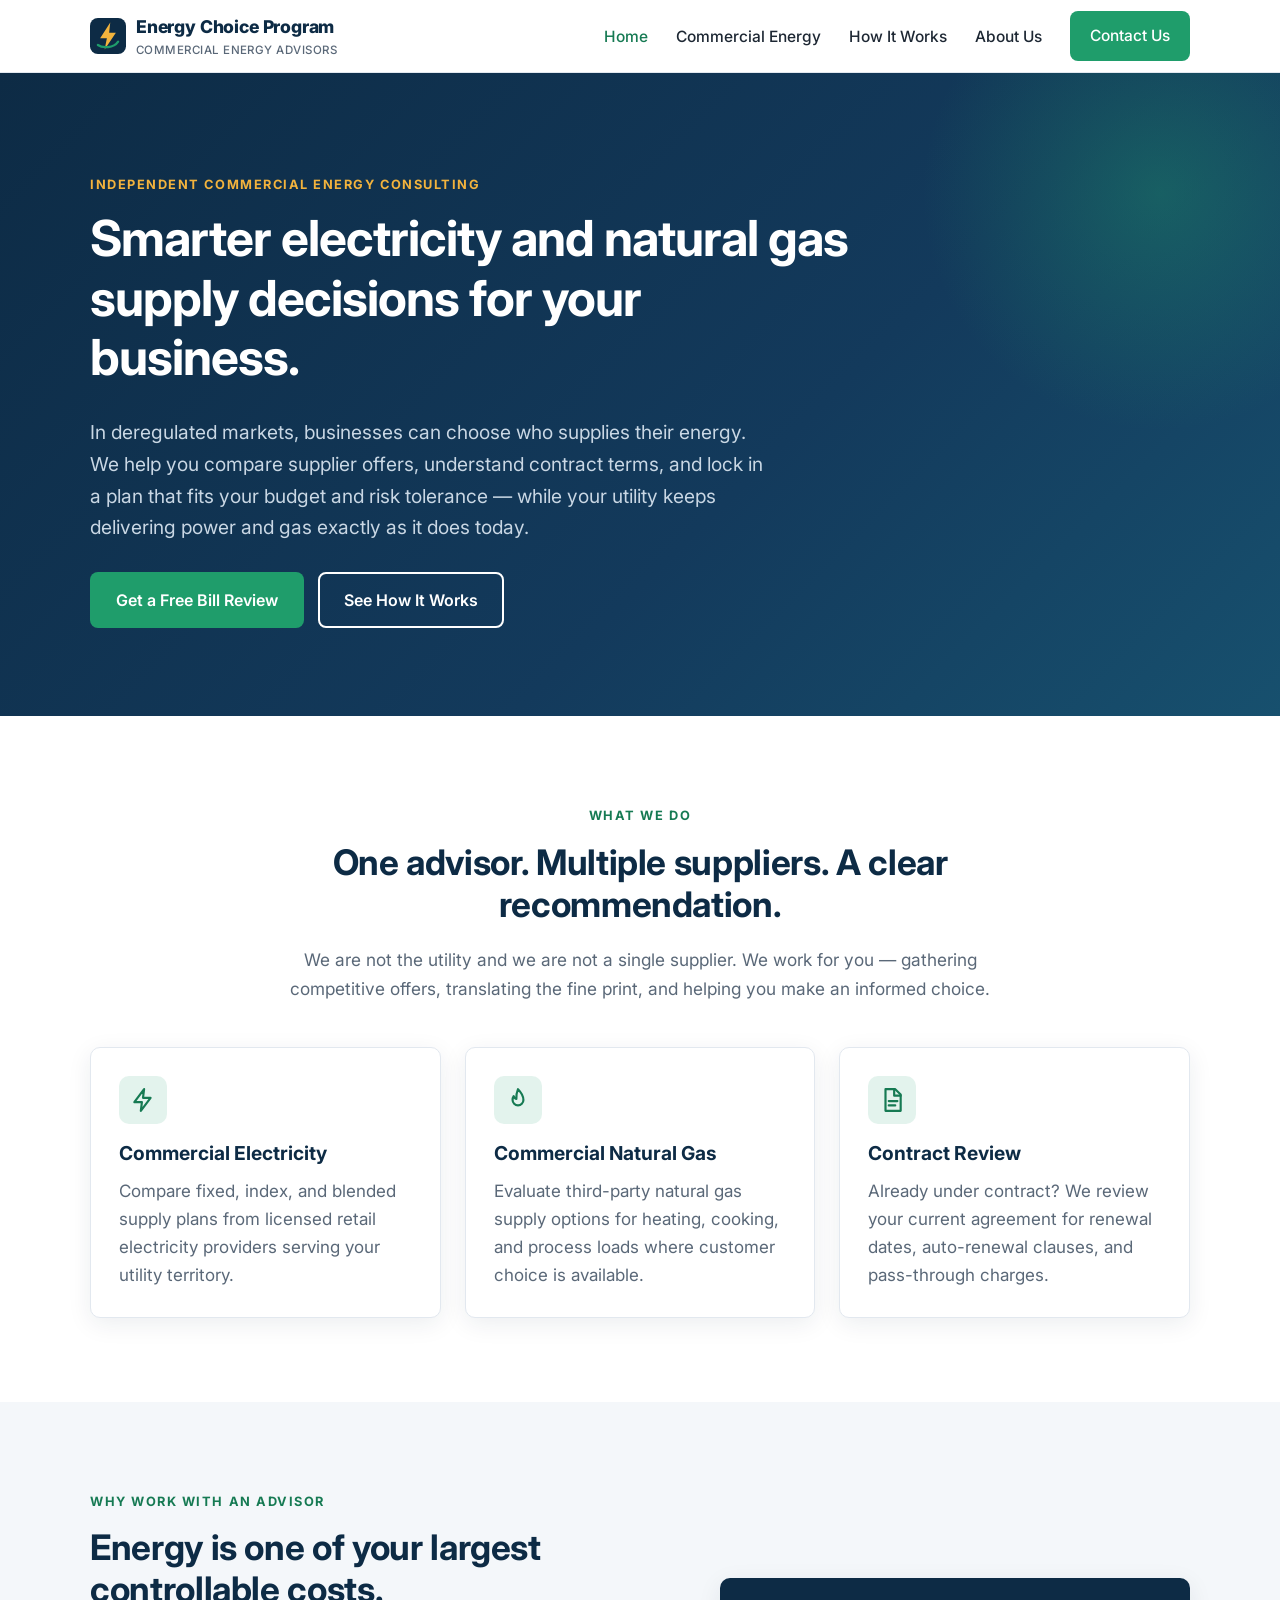
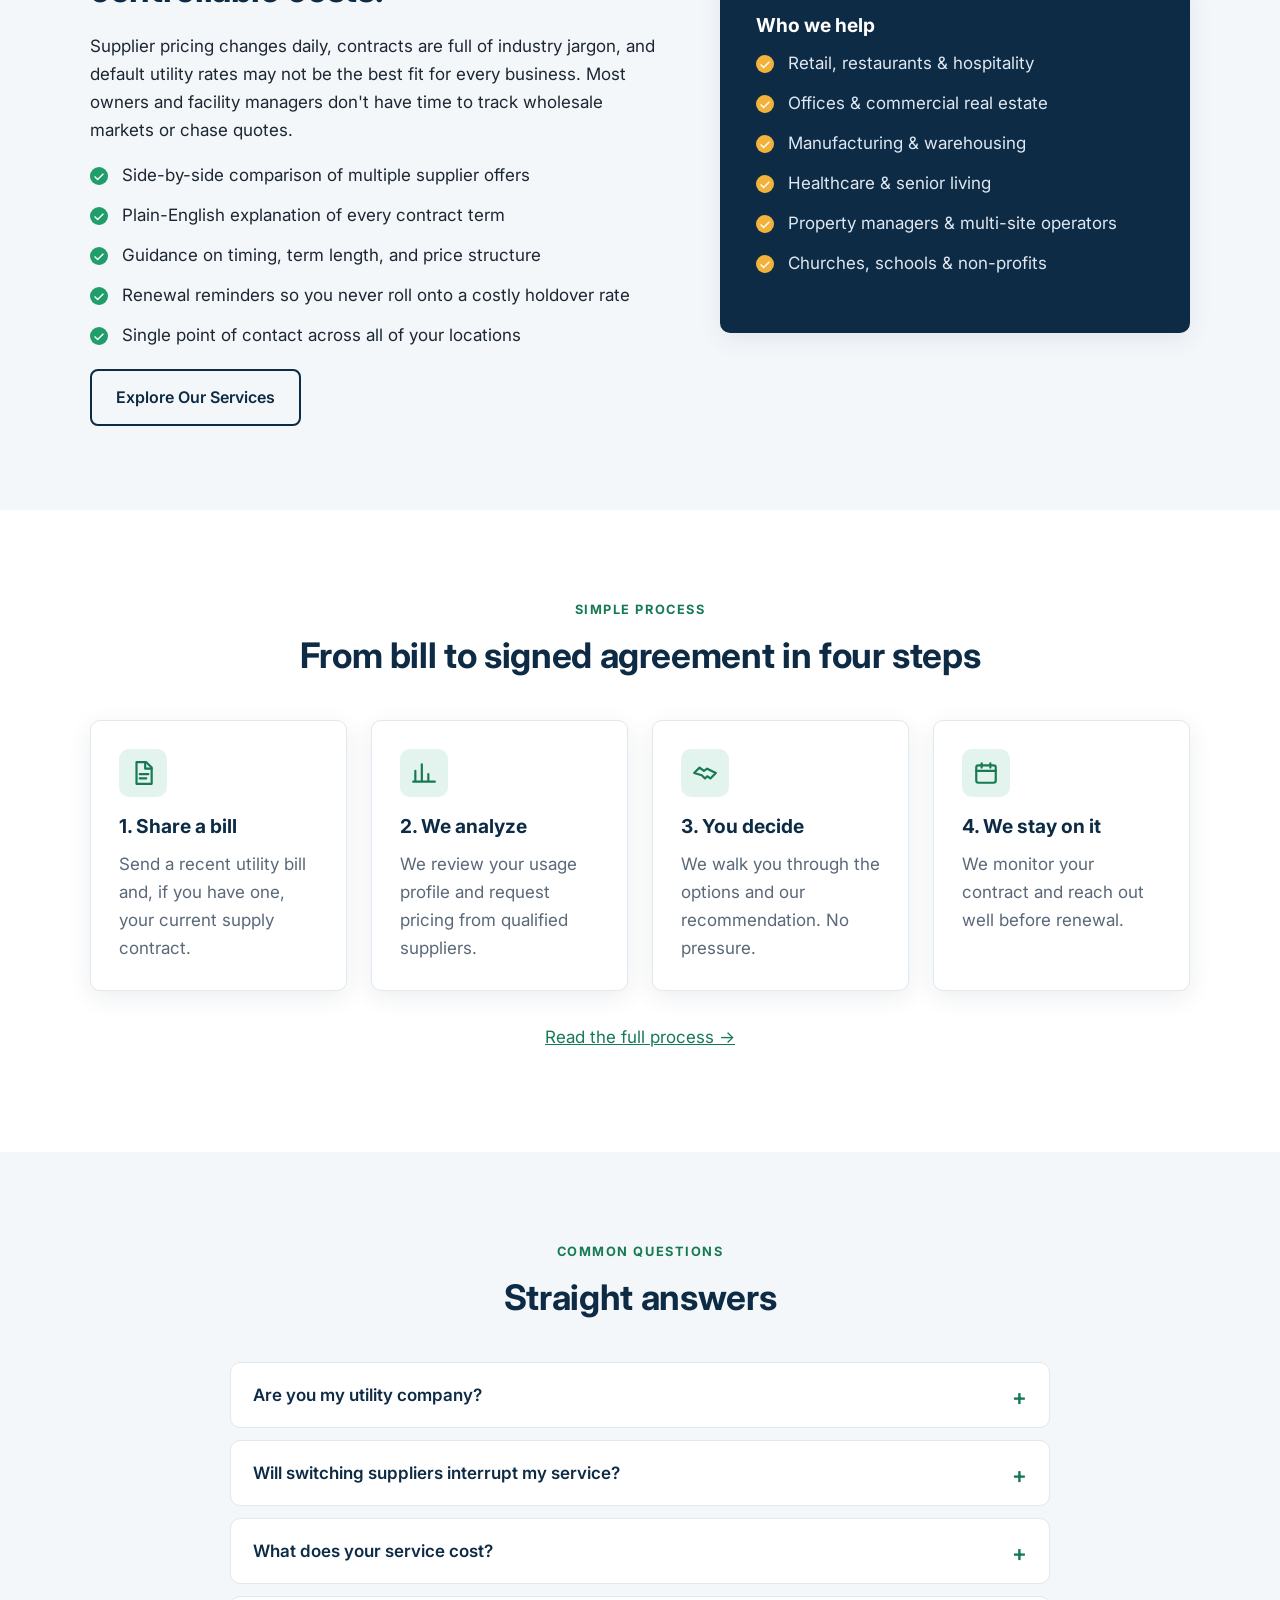
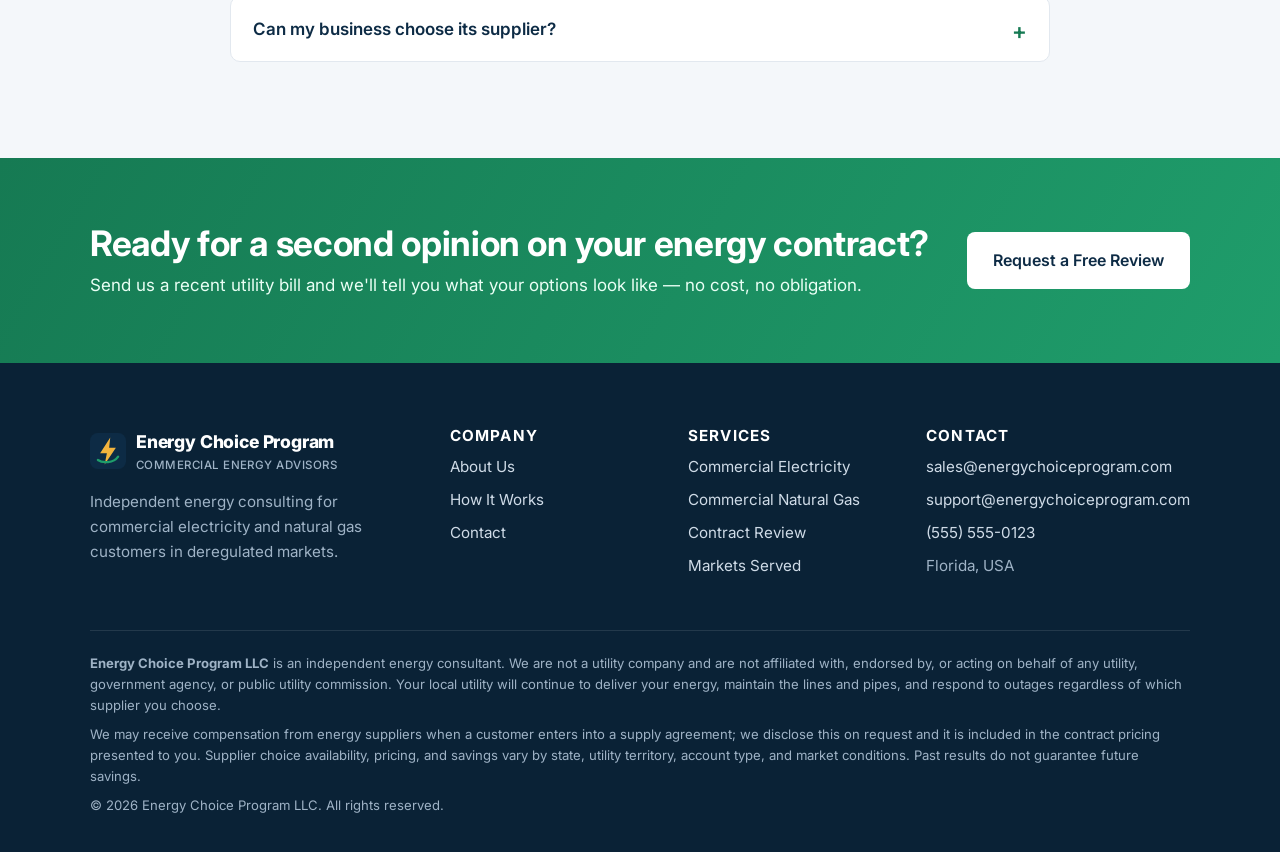
==== index.html @ c0e58468 "Add Energy Choice Program company website Five-page static site (Home, Commercial Energy, How It Wor" ====
<!doctype html>
<html lang="en">
<head>
<meta charset="utf-8">
<meta name="viewport" content="width=device-width, initial-scale=1">
<title>Energy Choice Program | Commercial Electricity & Natural Gas Consulting</title>
<meta name="description" content="Energy Choice Program LLC is an independent energy consultant helping businesses compare commercial electricity and natural gas supply options in deregulated markets.">
<link rel="canonical" href="https://www.energychoiceprogram.com/">
<meta property="og:type" content="website">
<meta property="og:site_name" content="Energy Choice Program">
<meta property="og:title" content="Energy Choice Program | Commercial Electricity & Natural Gas Consulting">
<meta property="og:description" content="Energy Choice Program LLC is an independent energy consultant helping businesses compare commercial electricity and natural gas supply options in deregulated markets.">
<meta property="og:url" content="https://www.energychoiceprogram.com/">
<meta name="theme-color" content="#0d2b45">
<link rel="icon" href="favicon.svg" type="image/svg+xml">
<link rel="preconnect" href="https://fonts.googleapis.com">
<link rel="preconnect" href="https://fonts.gstatic.com" crossorigin>
<link href="https://fonts.googleapis.com/css2?family=Inter:wght@400;500;600;700;800&display=swap" rel="stylesheet">
<link rel="stylesheet" href="assets/css/styles.css">
<script type="application/ld+json">{
  "@context": "https://schema.org",
  "@type": "ProfessionalService",
  "name": "Energy Choice Program LLC",
  "alternateName": "Energy Choice Program",
  "url": "https://www.energychoiceprogram.com/",
  "logo": "https://www.energychoiceprogram.com/assets/img/logo.svg",
  "email": "sales@energychoiceprogram.com",
  "telephone": "+15555550123",
  "description": "Independent energy consultant helping commercial customers evaluate electricity and natural gas supply options in deregulated markets.",
  "address": {
    "@type": "PostalAddress",
    "addressRegion": "FL",
    "addressCountry": "US"
  },
  "areaServed": "US",
  "founder": {
    "@type": "Person",
    "name": "Jeremy Driver"
  },
  "sameAs": []
}</script>
</head>
<body>
<a class="skip-link" href="#main">Skip to content</a>
<header class="site-header">
  <nav class="container nav" aria-label="Main">
    <a class="brand" href="index.html"><svg viewBox="0 0 64 64" aria-hidden="true"><rect width="64" height="64" rx="14" fill="#0d2b45"/><path d="M36 8 18 36h12l-4 20 20-30H34z" fill="#f2b33d"/><path d="M14 48c8 6 28 6 36-6" fill="none" stroke="#1f9d6b" stroke-width="4" stroke-linecap="round"/></svg><span>Energy Choice Program<small>Commercial Energy Advisors</small></span></a>
    <button class="nav-toggle" aria-expanded="false" aria-controls="nav-links" aria-label="Toggle menu"><span></span><span></span><span></span></button>
    <ul class="nav-links" id="nav-links"><li><a href="index.html" aria-current="page">Home</a></li><li><a href="commercial-energy.html">Commercial Energy</a></li><li><a href="how-it-works.html">How It Works</a></li><li><a href="about.html">About Us</a></li><li><a class="btn btn-primary" href="contact.html">Contact Us</a></li></ul>
  </nav>
</header>
<main id="main">

<section class="hero">
  <div class="container">
    <span class="eyebrow">Independent Commercial Energy Consulting</span>
    <h1>Smarter electricity and natural gas supply decisions for your business.</h1>
    <p class="lead">In deregulated markets, businesses can choose who supplies their energy. We help you compare supplier offers, understand contract terms, and lock in a plan that fits your budget and risk tolerance — while your utility keeps delivering power and gas exactly as it does today.</p>
    <div class="actions">
      <a class="btn btn-primary" href="contact.html">Get a Free Bill Review</a>
      <a class="btn btn-outline" href="how-it-works.html">See How It Works</a>
    </div>
  </div>
</section>

<section class="section">
  <div class="container">
    <div class="section-head center">
      <span class="eyebrow eyebrow-dark">What we do</span>
      <h2>One advisor. Multiple suppliers. A clear recommendation.</h2>
      <p>We are not the utility and we are not a single supplier. We work for you — gathering competitive offers, translating the fine print, and helping you make an informed choice.</p>
    </div>
    <div class="grid grid-3">
      <div class="card"><div class="icon"><svg viewBox="0 0 24 24" fill="none" stroke="currentColor" stroke-width="2" stroke-linecap="round" stroke-linejoin="round"><path d="M13 2 4 14h7l-1 8 9-12h-7z"/></svg></div><h3>Commercial Electricity</h3><p>Compare fixed, index, and blended supply plans from licensed retail electricity providers serving your utility territory.</p></div>
      <div class="card"><div class="icon"><svg viewBox="0 0 24 24" fill="none" stroke="currentColor" stroke-width="2" stroke-linecap="round" stroke-linejoin="round"><path d="M12 2s5 5 5 10a5 5 0 0 1-10 0c0-2 1-3.5 1-3.5S9 11 10.5 11C10 7 12 2 12 2z"/></svg></div><h3>Commercial Natural Gas</h3><p>Evaluate third-party natural gas supply options for heating, cooking, and process loads where customer choice is available.</p></div>
      <div class="card"><div class="icon"><svg viewBox="0 0 24 24" fill="none" stroke="currentColor" stroke-width="2" stroke-linecap="round" stroke-linejoin="round"><path d="M6 2h9l5 5v15H6z"/><path d="M14 2v6h6M9 13h8M9 17h6"/></svg></div><h3>Contract Review</h3><p>Already under contract? We review your current agreement for renewal dates, auto-renewal clauses, and pass-through charges.</p></div>
    </div>
  </div>
</section>

<section class="section section-soft">
  <div class="container split">
    <div>
      <span class="eyebrow eyebrow-dark">Why work with an advisor</span>
      <h2>Energy is one of your largest controllable costs.</h2>
      <p>Supplier pricing changes daily, contracts are full of industry jargon, and default utility rates may not be the best fit for every business. Most owners and facility managers don't have time to track wholesale markets or chase quotes.</p>
      <ul class="checklist">
        <li>Side-by-side comparison of multiple supplier offers</li>
        <li>Plain-English explanation of every contract term</li>
        <li>Guidance on timing, term length, and price structure</li>
        <li>Renewal reminders so you never roll onto a costly holdover rate</li>
        <li>Single point of contact across all of your locations</li>
      </ul>
      <a class="btn btn-outline" href="commercial-energy.html">Explore Our Services</a>
    </div>
    <div class="panel">
      <h3>Who we help</h3>
      <ul class="checklist">
        <li>Retail, restaurants &amp; hospitality</li>
        <li>Offices &amp; commercial real estate</li>
        <li>Manufacturing &amp; warehousing</li>
        <li>Healthcare &amp; senior living</li>
        <li>Property managers &amp; multi-site operators</li>
        <li>Churches, schools &amp; non-profits</li>
      </ul>
    </div>
  </div>
</section>

<section class="section">
  <div class="container">
    <div class="section-head center">
      <span class="eyebrow eyebrow-dark">Simple process</span>
      <h2>From bill to signed agreement in four steps</h2>
    </div>
    <div class="grid grid-4">
      <div class="card"><div class="icon"><svg viewBox="0 0 24 24" fill="none" stroke="currentColor" stroke-width="2" stroke-linecap="round" stroke-linejoin="round"><path d="M6 2h9l5 5v15H6z"/><path d="M14 2v6h6M9 13h8M9 17h6"/></svg></div><h3>1. Share a bill</h3><p>Send a recent utility bill and, if you have one, your current supply contract.</p></div>
      <div class="card"><div class="icon"><svg viewBox="0 0 24 24" fill="none" stroke="currentColor" stroke-width="2" stroke-linecap="round" stroke-linejoin="round"><path d="M4 20V10M10 20V4M16 20v-7M22 20H2"/></svg></div><h3>2. We analyze</h3><p>We review your usage profile and request pricing from qualified suppliers.</p></div>
      <div class="card"><div class="icon"><svg viewBox="0 0 24 24" fill="none" stroke="currentColor" stroke-width="2" stroke-linecap="round" stroke-linejoin="round"><path d="M2 12 7 7l4 3 3-2 8 4-5 5-3-2-2 2-3-3z"/></svg></div><h3>3. You decide</h3><p>We walk you through the options and our recommendation. No pressure.</p></div>
      <div class="card"><div class="icon"><svg viewBox="0 0 24 24" fill="none" stroke="currentColor" stroke-width="2" stroke-linecap="round" stroke-linejoin="round"><rect x="3" y="5" width="18" height="16" rx="2"/><path d="M3 10h18M8 3v4M16 3v4"/></svg></div><h3>4. We stay on it</h3><p>We monitor your contract and reach out well before renewal.</p></div>
    </div>
    <p style="text-align:center;margin-top:32px"><a href="how-it-works.html">Read the full process &rarr;</a></p>
  </div>
</section>

<section class="section section-soft">
  <div class="container">
    <div class="section-head center">
      <span class="eyebrow eyebrow-dark">Common questions</span>
      <h2>Straight answers</h2>
    </div>
    <div class="faq" style="max-width:820px;margin:0 auto">
      <details><summary>Are you my utility company?</summary><p>No. Energy Choice Program LLC is an independent energy consultant. Your local utility continues to deliver your electricity or gas, read your meter, and handle outages and emergencies. In deregulated markets, only the <em>supply</em> portion of your bill can be shopped.</p></details>
      <details><summary>Will switching suppliers interrupt my service?</summary><p>No. Switching suppliers is an administrative change. The same wires, pipes, and meters are used, and the utility remains responsible for reliability.</p></details>
      <details><summary>What does your service cost?</summary><p>There is no upfront fee for a bill review or market comparison. When a customer chooses to sign a supply agreement, we are typically compensated by the selected supplier, and that compensation is built into the price we present. We're happy to disclose it.</p></details>
      <details><summary>Can my business choose its supplier?</summary><p>It depends on your state and utility territory. Many states — including Texas, Pennsylvania, Ohio, Illinois, New York, New Jersey, and Maryland — allow commercial customers to choose. Send us a bill and we'll confirm your eligibility.</p></details>
    </div>
  </div>
</section>

</main>
<section class="cta-band">
  <div class="container">
    <div>
      <h2>Ready for a second opinion on your energy contract?</h2>
      <p>Send us a recent utility bill and we'll tell you what your options look like — no cost, no obligation.</p>
    </div>
    <a class="btn btn-light" href="contact.html">Request a Free Review</a>
  </div>
</section>
<footer class="site-footer">
  <div class="container">
    <div class="footer-grid">
      <div>
        <a class="brand" href="index.html"><svg viewBox="0 0 64 64" aria-hidden="true"><rect width="64" height="64" rx="14" fill="#0d2b45"/><path d="M36 8 18 36h12l-4 20 20-30H34z" fill="#f2b33d"/><path d="M14 48c8 6 28 6 36-6" fill="none" stroke="#1f9d6b" stroke-width="4" stroke-linecap="round"/></svg><span>Energy Choice Program<small>Commercial Energy Advisors</small></span></a>
        <p>Independent energy consulting for commercial electricity and natural gas customers in deregulated markets.</p>
      </div>
      <div>
        <h4>Company</h4>
        <ul>
          <li><a href="about.html">About Us</a></li>
          <li><a href="how-it-works.html">How It Works</a></li>
          <li><a href="contact.html">Contact</a></li>
        </ul>
      </div>
      <div>
        <h4>Services</h4>
        <ul>
          <li><a href="commercial-energy.html#electricity">Commercial Electricity</a></li>
          <li><a href="commercial-energy.html#natural-gas">Commercial Natural Gas</a></li>
          <li><a href="commercial-energy.html#contract-review">Contract Review</a></li>
          <li><a href="commercial-energy.html#markets">Markets Served</a></li>
        </ul>
      </div>
      <div>
        <h4>Contact</h4>
        <ul>
          <li><a href="mailto:sales@energychoiceprogram.com">sales@energychoiceprogram.com</a></li>
          <li><a href="mailto:support@energychoiceprogram.com">support@energychoiceprogram.com</a></li>
          <li><a href="tel:+15555550123">(555) 555-0123</a></li>
          <li>Florida, USA</li>
        </ul>
      </div>
    </div>
    <div class="footer-legal">
      <p><strong>Energy Choice Program LLC</strong> is an independent energy consultant. We are not a utility company and are not affiliated with, endorsed by, or acting on behalf of any utility, government agency, or public utility commission. Your local utility will continue to deliver your energy, maintain the lines and pipes, and respond to outages regardless of which supplier you choose.</p>
      <p>We may receive compensation from energy suppliers when a customer enters into a supply agreement; we disclose this on request and it is included in the contract pricing presented to you. Supplier choice availability, pricing, and savings vary by state, utility territory, account type, and market conditions. Past results do not guarantee future savings.</p>
      <p>&copy; <span id="year">2026</span> Energy Choice Program LLC. All rights reserved.</p>
    </div>
  </div>
</footer>
<script src="assets/js/main.js" defer></script>
</body>
</html>
---- assets/css/styles.css ----
/* Energy Choice Program — site styles */
:root {
  --navy: #0d2b45;
  --navy-2: #133a5c;
  --green: #1f9d6b;
  --green-dark: #167a53;
  --amber: #f2b33d;
  --ink: #1d2733;
  --muted: #5a6878;
  --line: #e2e8ef;
  --bg: #ffffff;
  --bg-soft: #f4f7fa;
  --radius: 10px;
  --shadow: 0 6px 24px rgba(13, 43, 69, 0.08);
  --max: 1140px;
  --font: "Inter", system-ui, -apple-system, "Segoe UI", Roboto, Helvetica, Arial, sans-serif;
}

*, *::before, *::after { box-sizing: border-box; }
html { scroll-behavior: smooth; }
body {
  margin: 0;
  font-family: var(--font);
  font-size: 17px;
  line-height: 1.65;
  color: var(--ink);
  background: var(--bg);
  -webkit-font-smoothing: antialiased;
}
img, svg { max-width: 100%; display: block; }
a { color: var(--green-dark); }
a:hover { color: var(--navy); }
h1, h2, h3, h4 { color: var(--navy); line-height: 1.2; margin: 0 0 0.6em; }
h1 { font-size: clamp(2rem, 4.5vw, 3.1rem); letter-spacing: -0.02em; }
h2 { font-size: clamp(1.6rem, 3vw, 2.2rem); letter-spacing: -0.01em; }
h3 { font-size: 1.2rem; }
p { margin: 0 0 1em; }
.container { width: 100%; max-width: var(--max); margin: 0 auto; padding: 0 20px; }
.skip-link { position: absolute; left: -999px; top: 0; background: var(--navy); color: #fff; padding: 10px 16px; z-index: 100; }
.skip-link:focus { left: 10px; top: 10px; }

/* Header */
.site-header { position: sticky; top: 0; z-index: 50; background: rgba(255,255,255,0.97); border-bottom: 1px solid var(--line); backdrop-filter: blur(6px); }
.nav { display: flex; align-items: center; justify-content: space-between; height: 72px; }
.brand { display: flex; align-items: center; gap: 10px; text-decoration: none; color: var(--navy); font-weight: 800; font-size: 1.1rem; letter-spacing: -0.01em; }
.brand svg { width: 36px; height: 36px; }
.brand small { display: block; font-weight: 500; font-size: 0.72rem; color: var(--muted); letter-spacing: 0.04em; text-transform: uppercase; }
.nav-links { display: flex; align-items: center; gap: 28px; list-style: none; margin: 0; padding: 0; }
.nav-links a { text-decoration: none; color: var(--ink); font-weight: 500; font-size: 0.97rem; }
.nav-links a:hover, .nav-links a[aria-current="page"] { color: var(--green-dark); }
.nav-toggle { display: none; background: none; border: 1px solid var(--line); border-radius: 8px; padding: 8px 10px; cursor: pointer; }
.nav-toggle span { display: block; width: 22px; height: 2px; background: var(--navy); margin: 4px 0; }

/* Buttons */
.btn { display: inline-block; padding: 13px 24px; border-radius: 8px; font-weight: 600; text-decoration: none; border: 2px solid transparent; cursor: pointer; font-size: 1rem; font-family: inherit; transition: background .15s, color .15s, border-color .15s; }
.btn-primary { background: var(--green); color: #fff; }
.btn-primary:hover { background: var(--green-dark); color: #fff; }
.btn-outline { border-color: currentColor; color: var(--navy); background: transparent; }
.btn-outline:hover { background: var(--navy); color: #fff; border-color: var(--navy); }
.btn-light { background: #fff; color: var(--navy); }
.btn-light:hover { background: var(--amber); color: var(--navy); }
.nav-links .btn { color: #fff; padding: 10px 18px; }

/* Hero */
.hero { background: linear-gradient(135deg, var(--navy) 0%, var(--navy-2) 60%, #17506e 100%); color: #dfe8f1; padding: 96px 0 88px; position: relative; overflow: hidden; }
.hero::after { content: ""; position: absolute; right: -120px; top: -120px; width: 480px; height: 480px; border-radius: 50%; background: radial-gradient(circle, rgba(31,157,107,0.35), transparent 70%); }
.hero h1 { color: #fff; max-width: 760px; }
.hero .lead { font-size: 1.2rem; max-width: 680px; color: #c9d7e4; }
.hero .actions { display: flex; flex-wrap: wrap; gap: 14px; margin-top: 28px; }
.hero .btn-outline { color: #fff; }
.hero .btn-outline:hover { background: #fff; color: var(--navy); border-color: #fff; }
.eyebrow { display: inline-block; font-size: 0.8rem; font-weight: 700; letter-spacing: 0.12em; text-transform: uppercase; color: var(--amber); margin-bottom: 14px; }
.page-hero { padding: 72px 0 60px; }

/* Sections */
.section { padding: 84px 0; }
.section-soft { background: var(--bg-soft); }
.section-head { max-width: 720px; margin-bottom: 44px; }
.section-head.center { text-align: center; margin-left: auto; margin-right: auto; }
.section-head p { color: var(--muted); font-size: 1.08rem; }
.eyebrow-dark { color: var(--green-dark); }

.grid { display: grid; gap: 24px; }
.grid-2 { grid-template-columns: repeat(2, 1fr); }
.grid-3 { grid-template-columns: repeat(3, 1fr); }
.grid-4 { grid-template-columns: repeat(4, 1fr); }

.card { background: #fff; border: 1px solid var(--line); border-radius: var(--radius); padding: 28px; box-shadow: var(--shadow); }
.card p { color: var(--muted); margin-bottom: 0; }
.icon { width: 48px; height: 48px; border-radius: 10px; background: rgba(31,157,107,0.12); color: var(--green-dark); display: grid; place-items: center; margin-bottom: 18px; }
.icon svg { width: 26px; height: 26px; }

.split { display: grid; grid-template-columns: 1.1fr 0.9fr; gap: 56px; align-items: center; }
.checklist { list-style: none; padding: 0; margin: 0 0 1.2em; }
.checklist li { position: relative; padding-left: 32px; margin-bottom: 12px; }
.checklist li::before { content: ""; position: absolute; left: 0; top: 6px; width: 18px; height: 18px; border-radius: 50%; background: var(--green) url("data:image/svg+xml,%3Csvg xmlns='http://www.w3.org/2000/svg' viewBox='0 0 20 20' fill='white'%3E%3Cpath d='M8 13.6 4.4 10l-1.4 1.4L8 16.4l9-9-1.4-1.4z'/%3E%3C/svg%3E") center/14px no-repeat; }

.panel { background: var(--navy); color: #dfe8f1; border-radius: var(--radius); padding: 36px; box-shadow: var(--shadow); }
.panel h3 { color: #fff; }
.panel .checklist li::before { background-color: var(--amber); }

/* Steps */
.steps { counter-reset: step; display: grid; gap: 22px; }
.step { position: relative; background: #fff; border: 1px solid var(--line); border-radius: var(--radius); padding: 28px 28px 28px 92px; box-shadow: var(--shadow); }
.step::before { counter-increment: step; content: counter(step); position: absolute; left: 28px; top: 26px; width: 44px; height: 44px; border-radius: 50%; background: var(--green); color: #fff; font-weight: 800; display: grid; place-items: center; font-size: 1.15rem; }
.step p { color: var(--muted); margin: 0; }

/* Tables */
.table-wrap { overflow-x: auto; }
table { width: 100%; border-collapse: collapse; background: #fff; border-radius: var(--radius); overflow: hidden; box-shadow: var(--shadow); }
th, td { text-align: left; padding: 14px 18px; border-bottom: 1px solid var(--line); vertical-align: top; }
th { background: var(--navy); color: #fff; font-weight: 600; }
td { color: var(--muted); }
td:first-child { color: var(--ink); font-weight: 600; }

/* Tags */
.tags { display: flex; flex-wrap: wrap; gap: 10px; list-style: none; padding: 0; margin: 0; }
.tags li { background: #fff; border: 1px solid var(--line); border-radius: 999px; padding: 6px 14px; font-size: 0.92rem; font-weight: 500; }

/* FAQ */
.faq details { background: #fff; border: 1px solid var(--line); border-radius: var(--radius); padding: 18px 22px; margin-bottom: 12px; }
.faq summary { cursor: pointer; font-weight: 600; color: var(--navy); list-style: none; position: relative; padding-right: 28px; }
.faq summary::-webkit-details-marker { display: none; }
.faq summary::after { content: "+"; position: absolute; right: 0; top: -2px; font-size: 1.4rem; color: var(--green-dark); }
.faq details[open] summary::after { content: "–"; }
.faq details p { margin: 12px 0 0; color: var(--muted); }

/* CTA band */
.cta-band { background: linear-gradient(120deg, var(--green-dark), var(--green)); color: #eafff5; padding: 64px 0; }
.cta-band .container { display: flex; align-items: center; justify-content: space-between; gap: 28px; flex-wrap: wrap; }
.cta-band h2 { color: #fff; margin-bottom: 6px; }
.cta-band p { margin: 0; }

/* Notice */
.notice { border-left: 4px solid var(--amber); background: #fff8e8; padding: 18px 22px; border-radius: 6px; color: #5b4a20; font-size: 0.97rem; }

/* Forms */
.form { display: grid; gap: 18px; }
.form-row { display: grid; grid-template-columns: 1fr 1fr; gap: 18px; }
label { display: block; font-weight: 600; font-size: 0.93rem; margin-bottom: 6px; color: var(--navy); }
input, select, textarea { width: 100%; padding: 12px 14px; border: 1px solid #c9d3de; border-radius: 8px; font: inherit; font-size: 1rem; color: var(--ink); background: #fff; }
input:focus, select:focus, textarea:focus { outline: 3px solid rgba(31,157,107,0.25); border-color: var(--green); }
textarea { min-height: 130px; resize: vertical; }
.form small { color: var(--muted); font-size: 0.85rem; }
.checkbox { display: flex; gap: 10px; align-items: flex-start; font-weight: 400; color: var(--muted); font-size: 0.9rem; }
.checkbox input { width: auto; margin-top: 5px; }
.hp { position: absolute; left: -9999px; }
.form-status { font-weight: 600; }
.form-status.ok { color: var(--green-dark); }
.form-status.err { color: #b3261e; }

.contact-list { list-style: none; padding: 0; margin: 0; }
.contact-list li { padding: 14px 0; border-bottom: 1px solid var(--line); }
.contact-list strong { display: block; color: var(--navy); }

/* Footer */
.site-footer { background: #0a2236; color: #9fb3c6; padding: 64px 0 28px; font-size: 0.95rem; }
.footer-grid { display: grid; grid-template-columns: 1.6fr 1fr 1fr 1.2fr; gap: 36px; }
.site-footer h4 { color: #fff; font-size: 0.95rem; text-transform: uppercase; letter-spacing: 0.08em; }
.site-footer ul { list-style: none; padding: 0; margin: 0; }
.site-footer li { margin-bottom: 8px; }
.site-footer a { color: #cfdbe7; text-decoration: none; }
.site-footer a:hover { color: var(--amber); }
.site-footer .brand { color: #fff; margin-bottom: 14px; }
.site-footer .brand small { color: #9fb3c6; }
.footer-legal { border-top: 1px solid rgba(255,255,255,0.1); margin-top: 44px; padding-top: 22px; font-size: 0.82rem; line-height: 1.6; }
.footer-legal p { margin-bottom: 0.6em; }

/* Responsive */
@media (max-width: 960px) {
  .grid-3, .grid-4 { grid-template-columns: repeat(2, 1fr); }
  .split { grid-template-columns: 1fr; gap: 36px; }
  .footer-grid { grid-template-columns: 1fr 1fr; }
}
@media (max-width: 820px) {
  .nav-toggle { display: block; }
  .nav-links { display: none; position: absolute; top: 72px; left: 0; right: 0; background: #fff; flex-direction: column; align-items: stretch; gap: 0; padding: 8px 20px 20px; border-bottom: 1px solid var(--line); box-shadow: var(--shadow); }
  .nav-links.open { display: flex; }
  .nav-links li { border-bottom: 1px solid var(--line); }
  .nav-links li:last-child { border: 0; padding-top: 14px; }
  .nav-links a { display: block; padding: 14px 0; }
  .nav-links .btn { text-align: center; }
}
@media (max-width: 640px) {
  body { font-size: 16px; }
  .grid-2, .grid-3, .grid-4, .form-row, .footer-grid { grid-template-columns: 1fr; }
  .section { padding: 60px 0; }
  .hero { padding: 64px 0 56px; }
  .step { padding: 80px 22px 24px; }
  .step::before { left: 22px; top: 22px; }
  .cta-band .container { flex-direction: column; align-items: flex-start; }
}
@media (prefers-reduced-motion: reduce) { html { scroll-behavior: auto; } * { transition: none !important; } }
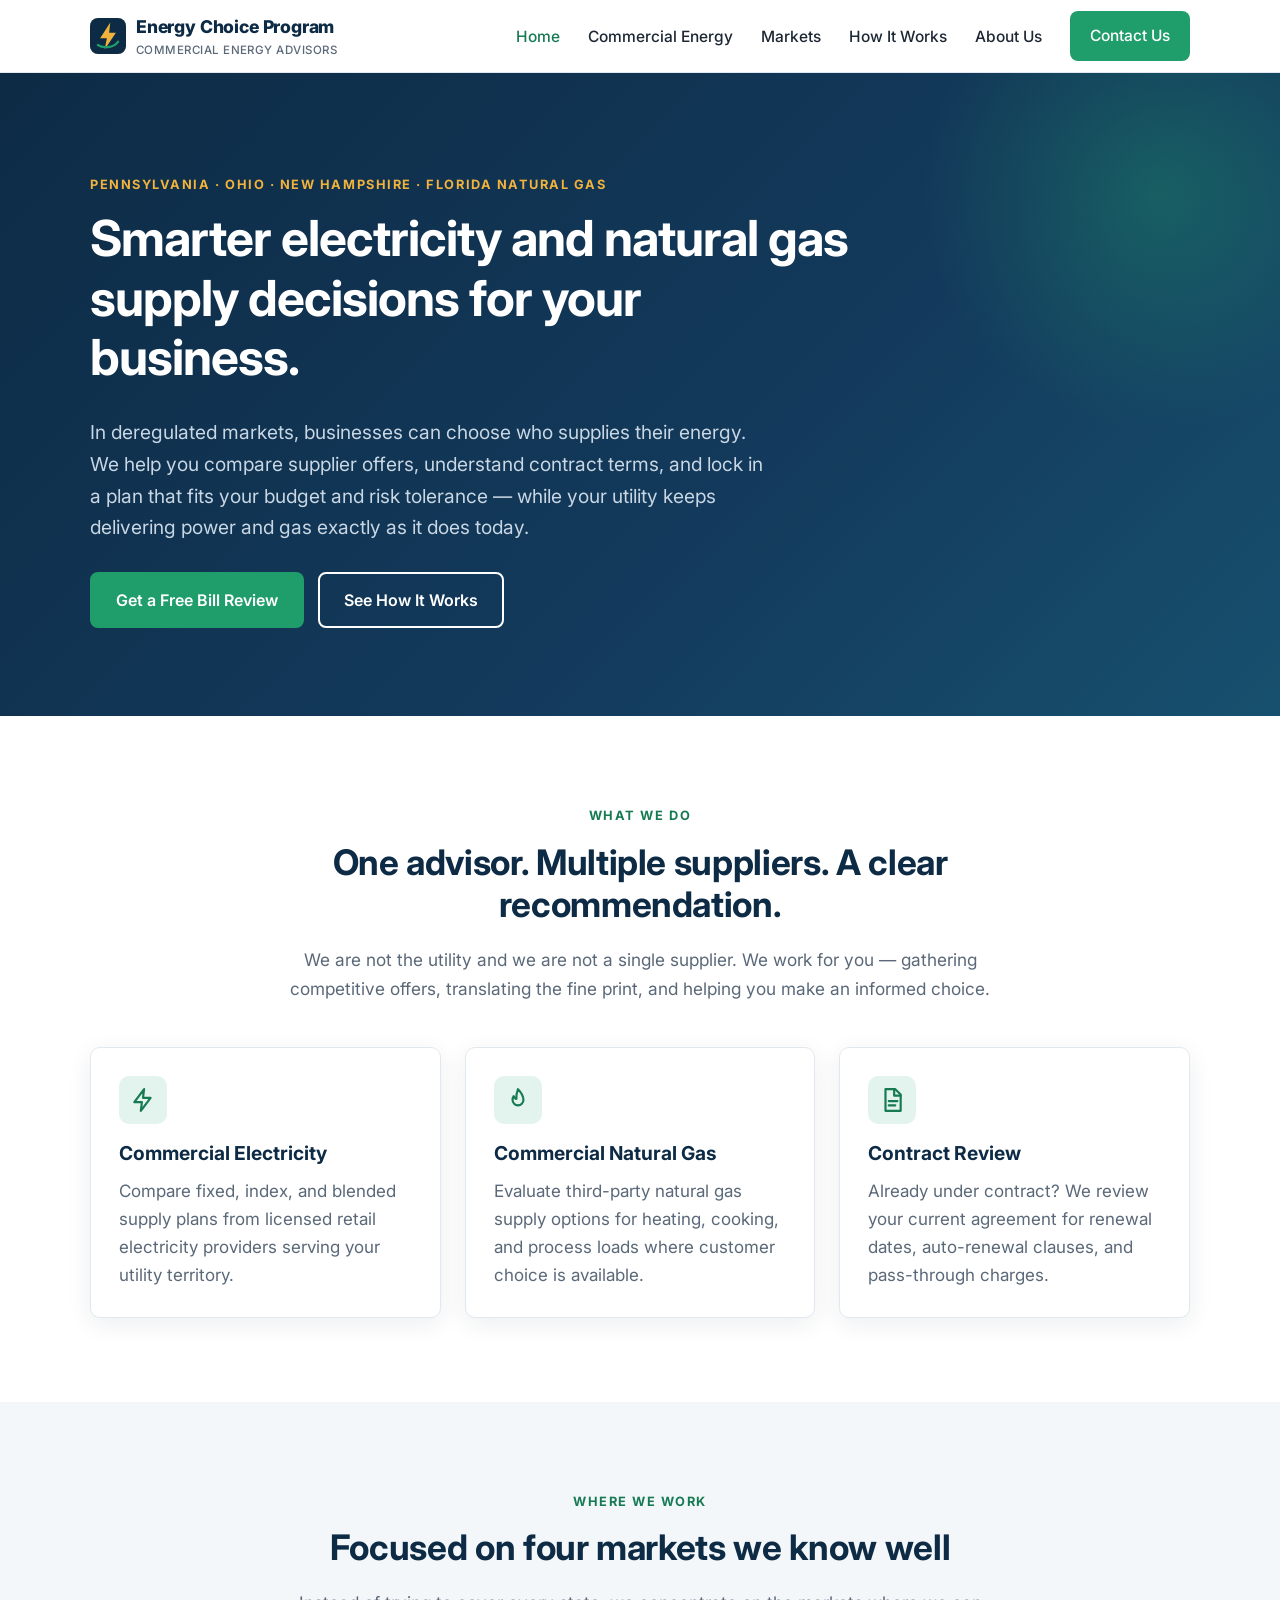
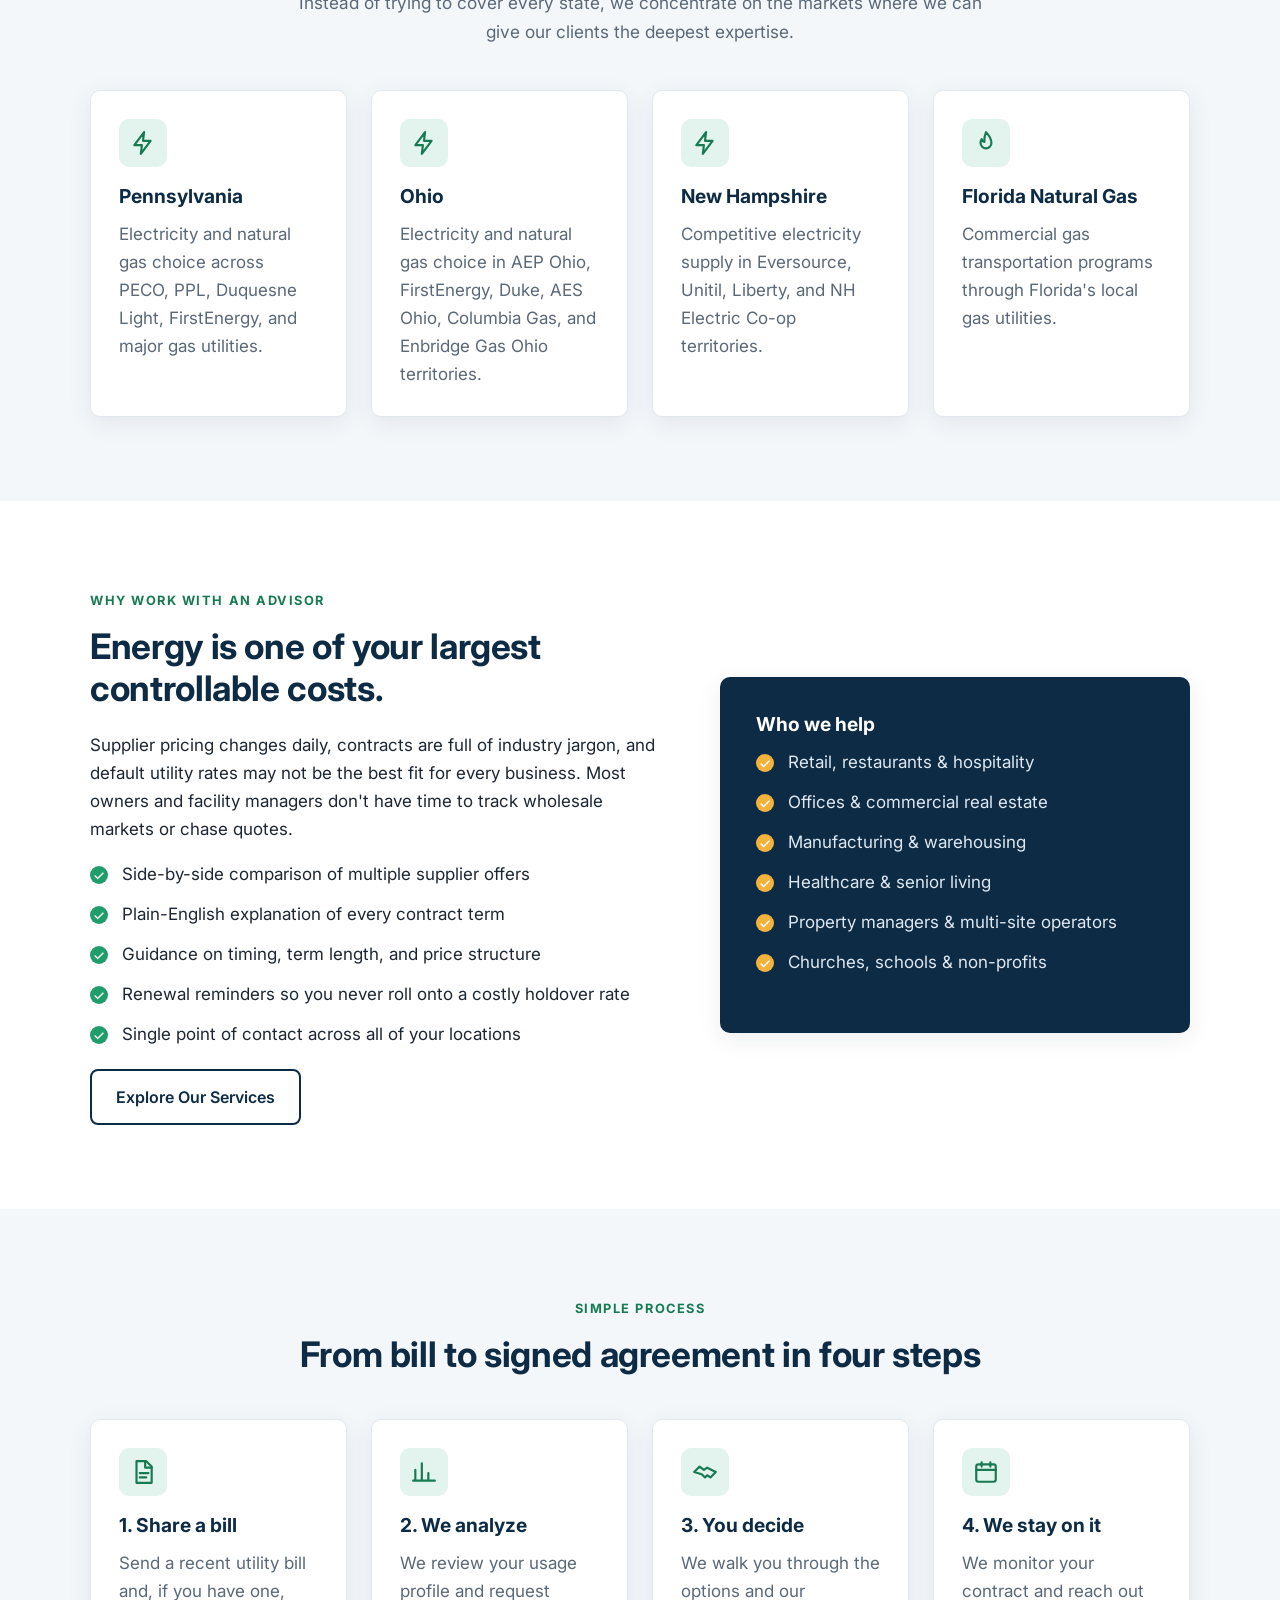
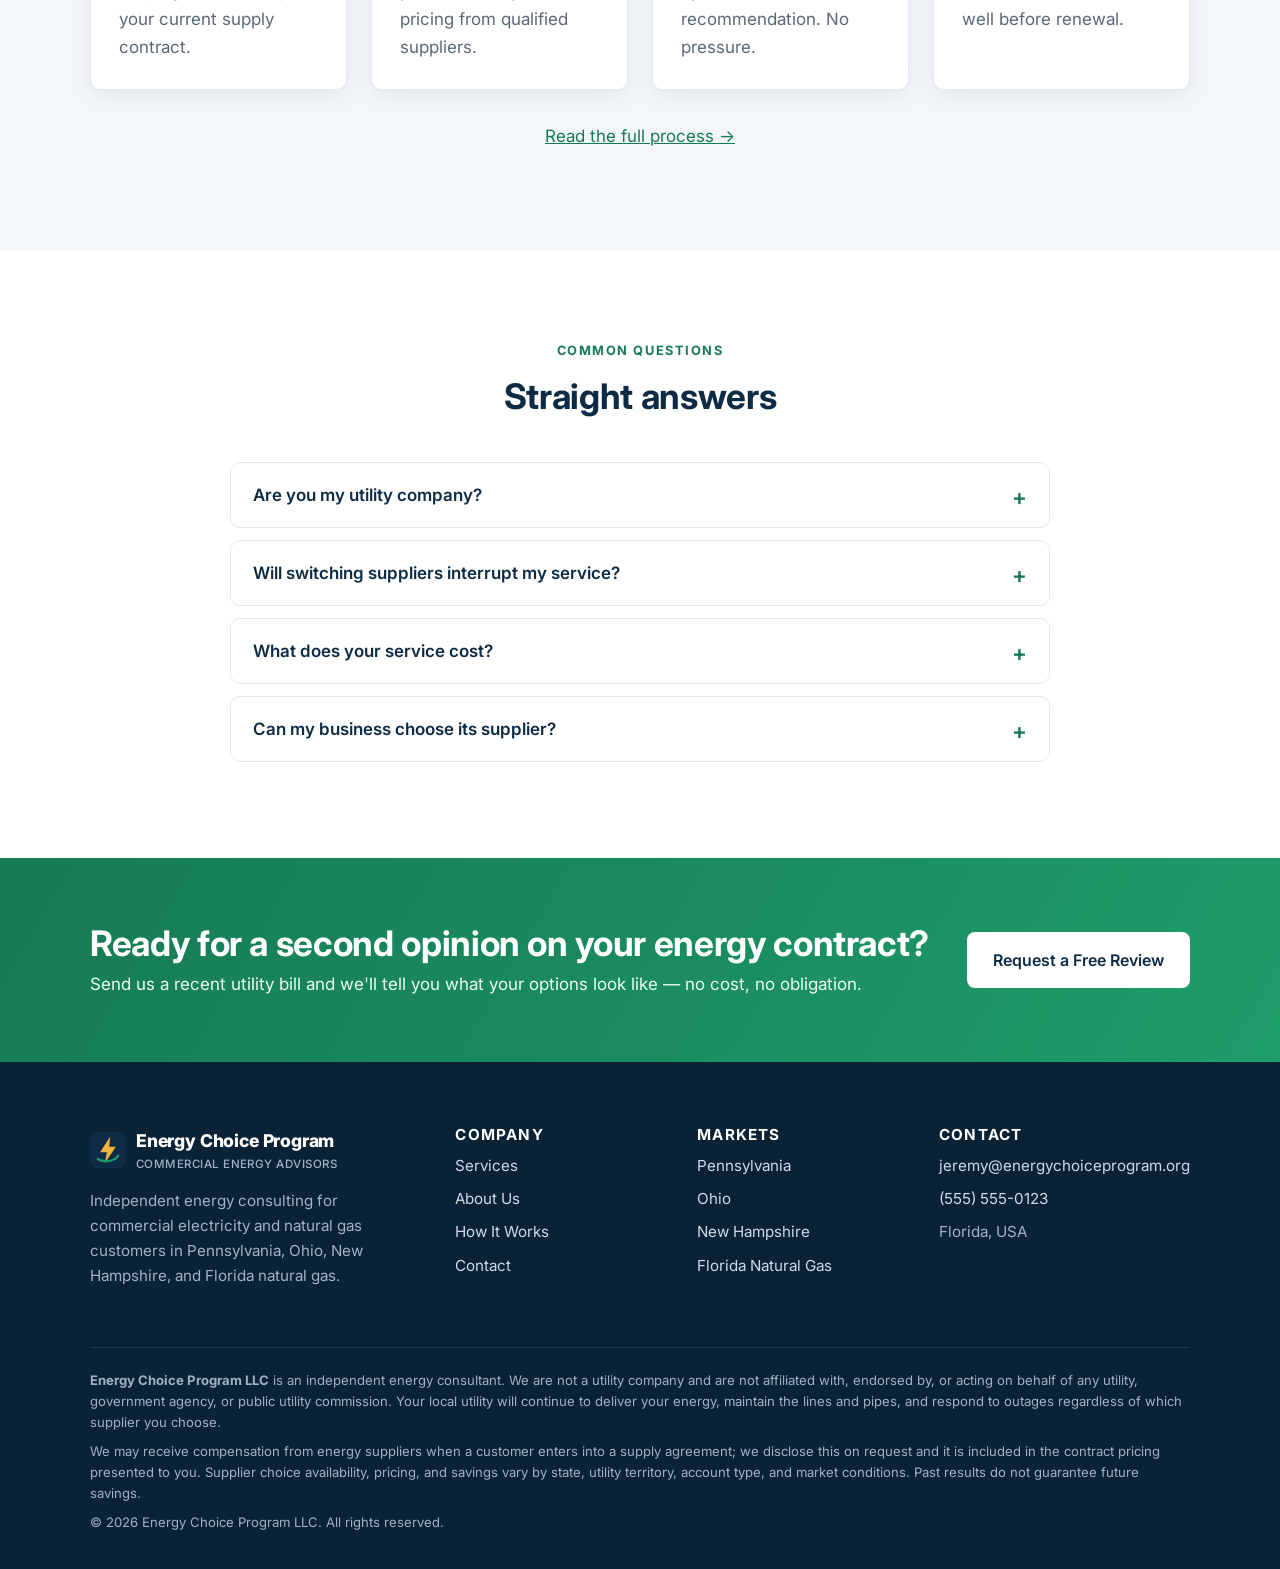
==== commit b8368d87: "Focus site on PA, OH, NH, and Florida gas; switch to .org domain - Add Markets page with per-state s" ====
--- a/index.html
+++ b/index.html
@@ -4,13 +4,13 @@
 <meta charset="utf-8">
 <meta name="viewport" content="width=device-width, initial-scale=1">
 <title>Energy Choice Program | Commercial Electricity & Natural Gas Consulting</title>
-<meta name="description" content="Energy Choice Program LLC is an independent energy consultant helping businesses compare commercial electricity and natural gas supply options in deregulated markets.">
-<link rel="canonical" href="https://www.energychoiceprogram.com/">
+<meta name="description" content="Energy Choice Program LLC is an independent energy consultant helping businesses compare commercial electricity and natural gas suppliers in Pennsylvania, Ohio, New Hampshire, and Florida (natural gas).">
+<link rel="canonical" href="https://www.energychoiceprogram.org/">
 <meta property="og:type" content="website">
 <meta property="og:site_name" content="Energy Choice Program">
 <meta property="og:title" content="Energy Choice Program | Commercial Electricity & Natural Gas Consulting">
-<meta property="og:description" content="Energy Choice Program LLC is an independent energy consultant helping businesses compare commercial electricity and natural gas supply options in deregulated markets.">
-<meta property="og:url" content="https://www.energychoiceprogram.com/">
+<meta property="og:description" content="Energy Choice Program LLC is an independent energy consultant helping businesses compare commercial electricity and natural gas suppliers in Pennsylvania, Ohio, New Hampshire, and Florida (natural gas).">
+<meta property="og:url" content="https://www.energychoiceprogram.org/">
 <meta name="theme-color" content="#0d2b45">
 <link rel="icon" href="favicon.svg" type="image/svg+xml">
 <link rel="preconnect" href="https://fonts.googleapis.com">
@@ -22,17 +22,34 @@
   "@type": "ProfessionalService",
   "name": "Energy Choice Program LLC",
   "alternateName": "Energy Choice Program",
-  "url": "https://www.energychoiceprogram.com/",
-  "logo": "https://www.energychoiceprogram.com/assets/img/logo.svg",
-  "email": "sales@energychoiceprogram.com",
+  "url": "https://www.energychoiceprogram.org/",
+  "logo": "https://www.energychoiceprogram.org/assets/img/logo.svg",
+  "email": "jeremy@energychoiceprogram.org",
   "telephone": "+15555550123",
-  "description": "Independent energy consultant helping commercial customers evaluate electricity and natural gas supply options in deregulated markets.",
+  "description": "Independent energy consultant helping commercial customers evaluate electricity and natural gas supply options in Pennsylvania, Ohio, New Hampshire, and Florida natural gas.",
   "address": {
     "@type": "PostalAddress",
     "addressRegion": "FL",
     "addressCountry": "US"
   },
-  "areaServed": "US",
+  "areaServed": [
+    {
+      "@type": "State",
+      "name": "Pennsylvania"
+    },
+    {
+      "@type": "State",
+      "name": "Ohio"
+    },
+    {
+      "@type": "State",
+      "name": "New Hampshire"
+    },
+    {
+      "@type": "State",
+      "name": "Florida"
+    }
+  ],
   "founder": {
     "@type": "Person",
     "name": "Jeremy Driver"
@@ -46,14 +63,14 @@
   <nav class="container nav" aria-label="Main">
     <a class="brand" href="index.html"><svg viewBox="0 0 64 64" aria-hidden="true"><rect width="64" height="64" rx="14" fill="#0d2b45"/><path d="M36 8 18 36h12l-4 20 20-30H34z" fill="#f2b33d"/><path d="M14 48c8 6 28 6 36-6" fill="none" stroke="#1f9d6b" stroke-width="4" stroke-linecap="round"/></svg><span>Energy Choice Program<small>Commercial Energy Advisors</small></span></a>
     <button class="nav-toggle" aria-expanded="false" aria-controls="nav-links" aria-label="Toggle menu"><span></span><span></span><span></span></button>
-    <ul class="nav-links" id="nav-links"><li><a href="index.html" aria-current="page">Home</a></li><li><a href="commercial-energy.html">Commercial Energy</a></li><li><a href="how-it-works.html">How It Works</a></li><li><a href="about.html">About Us</a></li><li><a class="btn btn-primary" href="contact.html">Contact Us</a></li></ul>
+    <ul class="nav-links" id="nav-links"><li><a href="index.html" aria-current="page">Home</a></li><li><a href="commercial-energy.html">Commercial Energy</a></li><li><a href="markets.html">Markets</a></li><li><a href="how-it-works.html">How It Works</a></li><li><a href="about.html">About Us</a></li><li><a class="btn btn-primary" href="contact.html">Contact Us</a></li></ul>
   </nav>
 </header>
 <main id="main">
 
 <section class="hero">
   <div class="container">
-    <span class="eyebrow">Independent Commercial Energy Consulting</span>
+    <span class="eyebrow">Pennsylvania &middot; Ohio &middot; New Hampshire &middot; Florida Natural Gas</span>
     <h1>Smarter electricity and natural gas supply decisions for your business.</h1>
     <p class="lead">In deregulated markets, businesses can choose who supplies their energy. We help you compare supplier offers, understand contract terms, and lock in a plan that fits your budget and risk tolerance — while your utility keeps delivering power and gas exactly as it does today.</p>
     <div class="actions">
@@ -78,7 +95,23 @@
   </div>
 </section>
 
+
 <section class="section section-soft">
+  <div class="container">
+    <div class="section-head center">
+      <span class="eyebrow eyebrow-dark">Where we work</span>
+      <h2>Focused on four markets we know well</h2>
+      <p>Instead of trying to cover every state, we concentrate on the markets where we can give our clients the deepest expertise.</p>
+    </div>
+    <div class="grid grid-4">
+      <a class="card card-link" href="markets.html#pennsylvania"><div class="icon"><svg viewBox="0 0 24 24" fill="none" stroke="currentColor" stroke-width="2" stroke-linecap="round" stroke-linejoin="round"><path d="M13 2 4 14h7l-1 8 9-12h-7z"/></svg></div><h3>Pennsylvania</h3><p>Electricity and natural gas choice across PECO, PPL, Duquesne Light, FirstEnergy, and major gas utilities.</p></a>
+      <a class="card card-link" href="markets.html#ohio"><div class="icon"><svg viewBox="0 0 24 24" fill="none" stroke="currentColor" stroke-width="2" stroke-linecap="round" stroke-linejoin="round"><path d="M13 2 4 14h7l-1 8 9-12h-7z"/></svg></div><h3>Ohio</h3><p>Electricity and natural gas choice in AEP Ohio, FirstEnergy, Duke, AES Ohio, Columbia Gas, and Enbridge Gas Ohio territories.</p></a>
+      <a class="card card-link" href="markets.html#new-hampshire"><div class="icon"><svg viewBox="0 0 24 24" fill="none" stroke="currentColor" stroke-width="2" stroke-linecap="round" stroke-linejoin="round"><path d="M13 2 4 14h7l-1 8 9-12h-7z"/></svg></div><h3>New Hampshire</h3><p>Competitive electricity supply in Eversource, Unitil, Liberty, and NH Electric Co-op territories.</p></a>
+      <a class="card card-link" href="markets.html#florida"><div class="icon"><svg viewBox="0 0 24 24" fill="none" stroke="currentColor" stroke-width="2" stroke-linecap="round" stroke-linejoin="round"><path d="M12 2s5 5 5 10a5 5 0 0 1-10 0c0-2 1-3.5 1-3.5S9 11 10.5 11C10 7 12 2 12 2z"/></svg></div><h3>Florida Natural Gas</h3><p>Commercial gas transportation programs through Florida's local gas utilities.</p></a>
+    </div>
+  </div>
+</section>
+<section class="section">
   <div class="container split">
     <div>
       <span class="eyebrow eyebrow-dark">Why work with an advisor</span>
@@ -107,7 +140,7 @@
   </div>
 </section>
 
-<section class="section">
+<section class="section section-soft">
   <div class="container">
     <div class="section-head center">
       <span class="eyebrow eyebrow-dark">Simple process</span>
@@ -123,7 +156,7 @@
   </div>
 </section>
 
-<section class="section section-soft">
+<section class="section">
   <div class="container">
     <div class="section-head center">
       <span class="eyebrow eyebrow-dark">Common questions</span>
@@ -133,7 +166,7 @@
       <details><summary>Are you my utility company?</summary><p>No. Energy Choice Program LLC is an independent energy consultant. Your local utility continues to deliver your electricity or gas, read your meter, and handle outages and emergencies. In deregulated markets, only the <em>supply</em> portion of your bill can be shopped.</p></details>
       <details><summary>Will switching suppliers interrupt my service?</summary><p>No. Switching suppliers is an administrative change. The same wires, pipes, and meters are used, and the utility remains responsible for reliability.</p></details>
       <details><summary>What does your service cost?</summary><p>There is no upfront fee for a bill review or market comparison. When a customer chooses to sign a supply agreement, we are typically compensated by the selected supplier, and that compensation is built into the price we present. We're happy to disclose it.</p></details>
-      <details><summary>Can my business choose its supplier?</summary><p>It depends on your state and utility territory. Many states — including Texas, Pennsylvania, Ohio, Illinois, New York, New Jersey, and Maryland — allow commercial customers to choose. Send us a bill and we'll confirm your eligibility.</p></details>
+      <details><summary>Can my business choose its supplier?</summary><p>In Pennsylvania, Ohio, and New Hampshire, most commercial customers can choose their electricity supplier, and Pennsylvania and Ohio also offer natural gas choice. In Florida, electricity is regulated, but many commercial customers can buy natural gas from a third-party marketer through their gas utility's transportation program. Send us a bill and we'll confirm your eligibility.</p></details>
     </div>
   </div>
 </section>
@@ -153,30 +186,30 @@
     <div class="footer-grid">
       <div>
         <a class="brand" href="index.html"><svg viewBox="0 0 64 64" aria-hidden="true"><rect width="64" height="64" rx="14" fill="#0d2b45"/><path d="M36 8 18 36h12l-4 20 20-30H34z" fill="#f2b33d"/><path d="M14 48c8 6 28 6 36-6" fill="none" stroke="#1f9d6b" stroke-width="4" stroke-linecap="round"/></svg><span>Energy Choice Program<small>Commercial Energy Advisors</small></span></a>
-        <p>Independent energy consulting for commercial electricity and natural gas customers in deregulated markets.</p>
+        <p>Independent energy consulting for commercial electricity and natural gas customers in Pennsylvania, Ohio, New Hampshire, and Florida natural gas.</p>
       </div>
       <div>
         <h4>Company</h4>
         <ul>
+          <li><a href="commercial-energy.html">Services</a></li>
           <li><a href="about.html">About Us</a></li>
           <li><a href="how-it-works.html">How It Works</a></li>
           <li><a href="contact.html">Contact</a></li>
         </ul>
       </div>
       <div>
-        <h4>Services</h4>
+        <h4>Markets</h4>
         <ul>
-          <li><a href="commercial-energy.html#electricity">Commercial Electricity</a></li>
-          <li><a href="commercial-energy.html#natural-gas">Commercial Natural Gas</a></li>
-          <li><a href="commercial-energy.html#contract-review">Contract Review</a></li>
-          <li><a href="commercial-energy.html#markets">Markets Served</a></li>
+          <li><a href="markets.html#pennsylvania">Pennsylvania</a></li>
+          <li><a href="markets.html#ohio">Ohio</a></li>
+          <li><a href="markets.html#new-hampshire">New Hampshire</a></li>
+          <li><a href="markets.html#florida">Florida Natural Gas</a></li>
         </ul>
       </div>
       <div>
         <h4>Contact</h4>
         <ul>
-          <li><a href="mailto:sales@energychoiceprogram.com">sales@energychoiceprogram.com</a></li>
-          <li><a href="mailto:support@energychoiceprogram.com">support@energychoiceprogram.com</a></li>
+          <li><a href="mailto:jeremy@energychoiceprogram.org">jeremy@energychoiceprogram.org</a></li>
           <li><a href="tel:+15555550123">(555) 555-0123</a></li>
           <li>Florida, USA</li>
         </ul>
--- a/assets/css/styles.css
+++ b/assets/css/styles.css
@@ -191,3 +191,4 @@
   .cta-band .container { flex-direction: column; align-items: flex-start; }
 }
 @media (prefers-reduced-motion: reduce) { html { scroll-behavior: auto; } * { transition: none !important; } }
+.card-link{text-decoration:none;color:inherit;transition:transform .15s,border-color .15s}.card-link:hover{transform:translateY(-2px);border-color:var(--green);color:inherit}
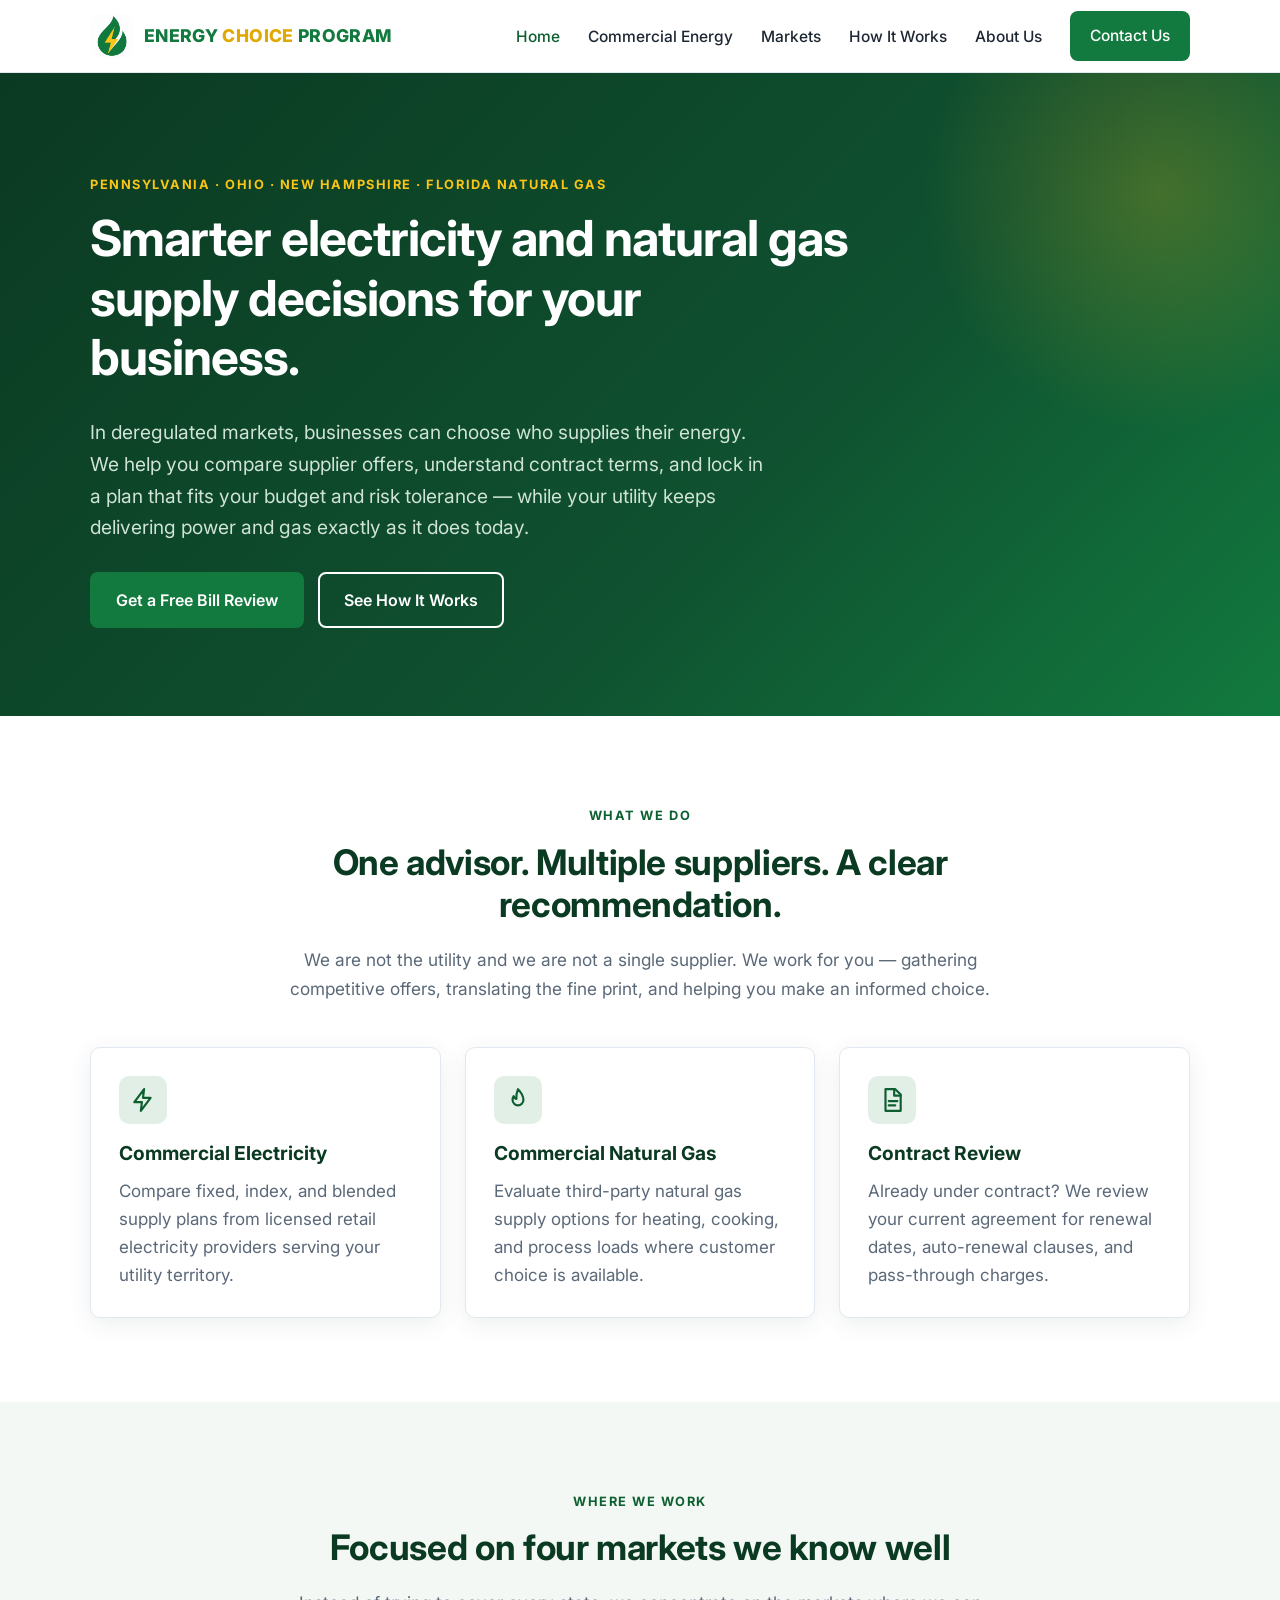
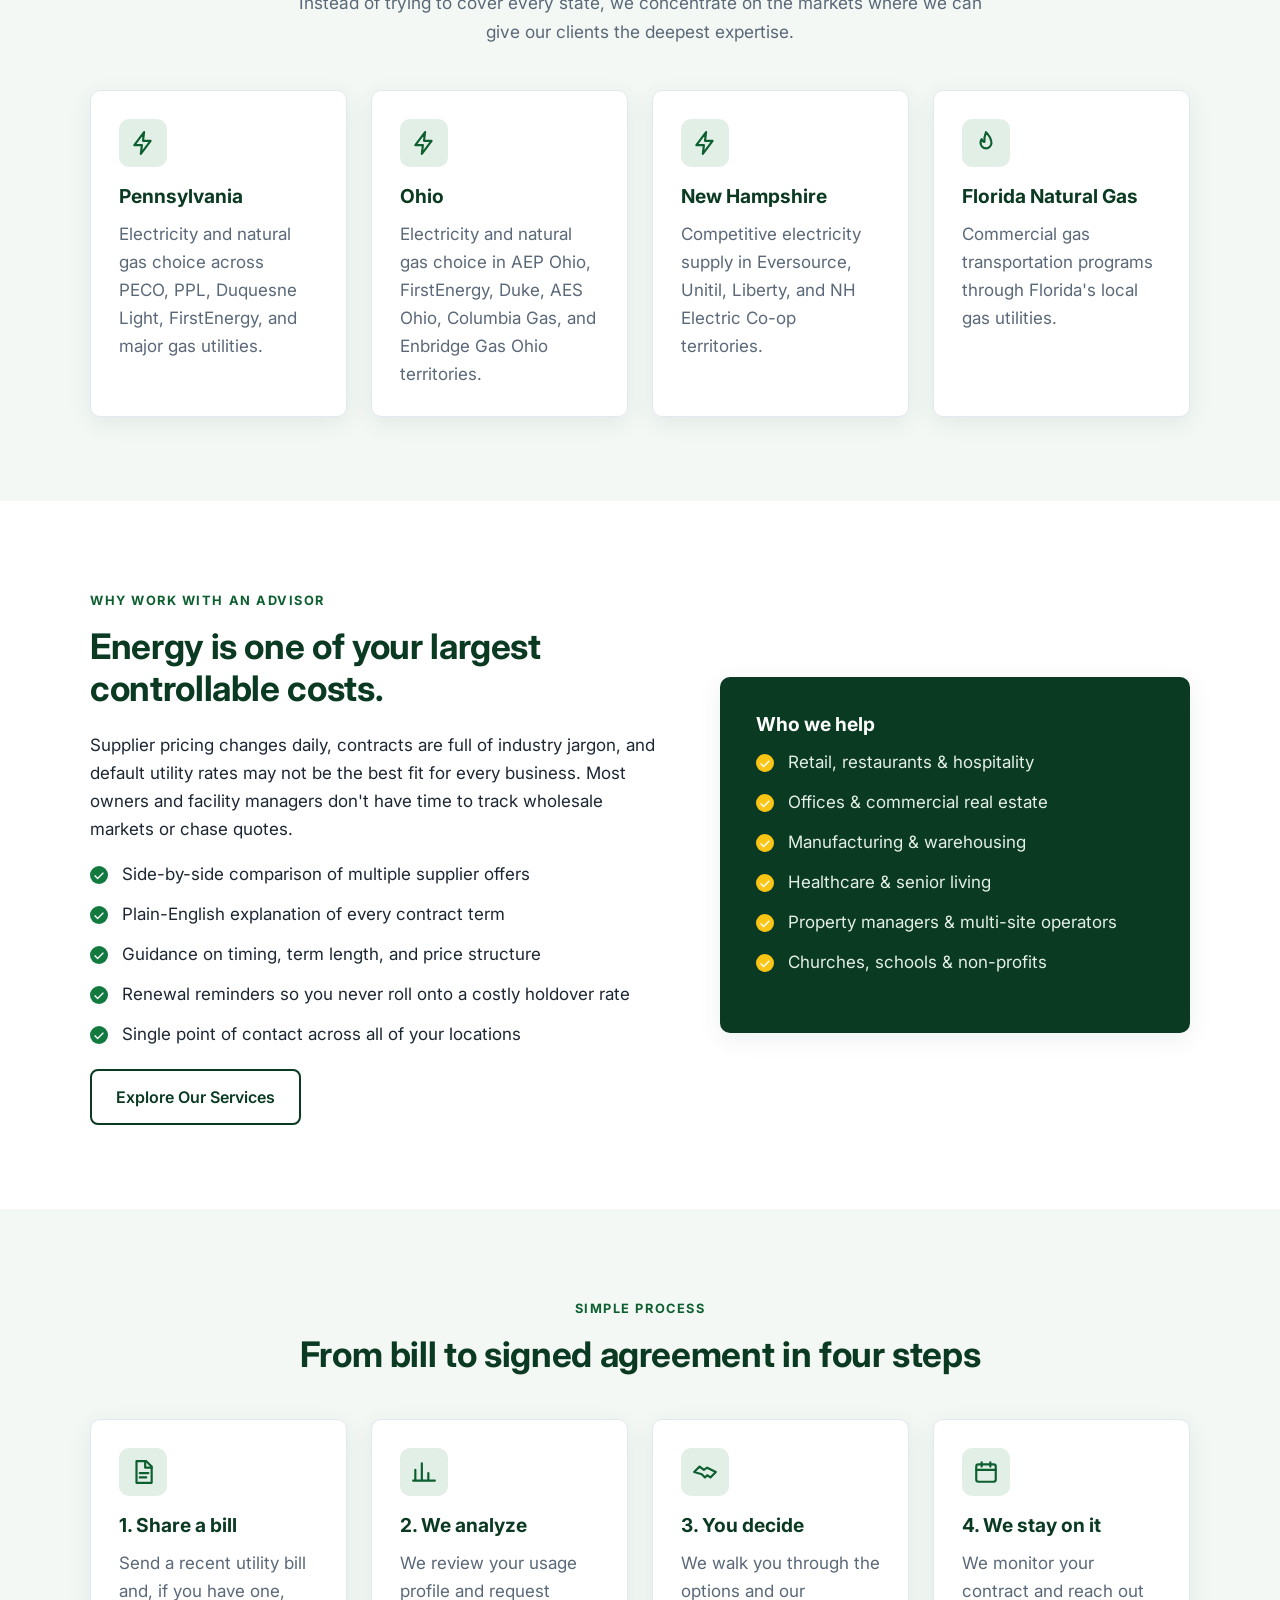
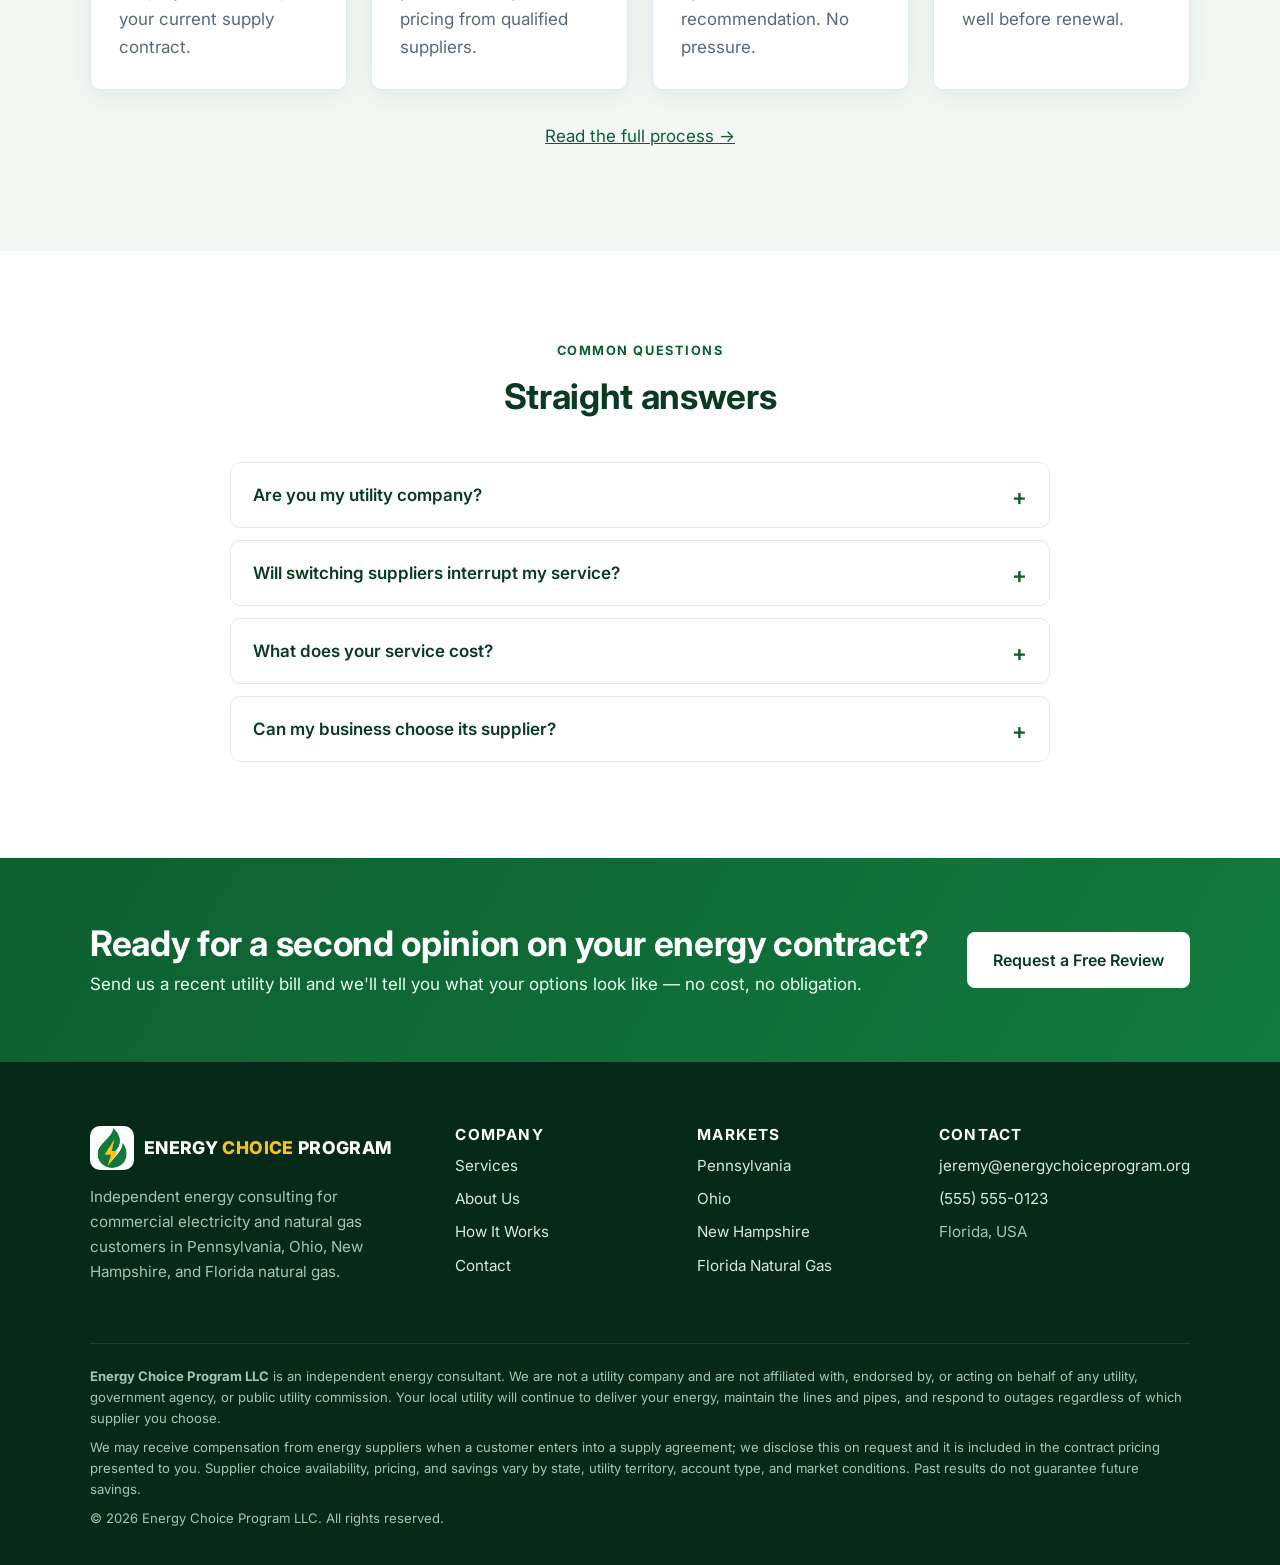
==== commit 0405b8bf: "Use company logo and match site colors to brand - Add full logo, icon mark, favicon, apple-touch ico" ====
--- a/index.html
+++ b/index.html
@@ -11,8 +11,11 @@
 <meta property="og:title" content="Energy Choice Program | Commercial Electricity & Natural Gas Consulting">
 <meta property="og:description" content="Energy Choice Program LLC is an independent energy consultant helping businesses compare commercial electricity and natural gas suppliers in Pennsylvania, Ohio, New Hampshire, and Florida (natural gas).">
 <meta property="og:url" content="https://www.energychoiceprogram.org/">
-<meta name="theme-color" content="#0d2b45">
-<link rel="icon" href="favicon.svg" type="image/svg+xml">
+<meta property="og:image" content="https://www.energychoiceprogram.org/assets/img/og-image.png">
+<meta name="twitter:card" content="summary_large_image">
+<meta name="theme-color" content="#127a3e">
+<link rel="icon" href="favicon.png" type="image/png">
+<link rel="apple-touch-icon" href="apple-touch-icon.png">
 <link rel="preconnect" href="https://fonts.googleapis.com">
 <link rel="preconnect" href="https://fonts.gstatic.com" crossorigin>
 <link href="https://fonts.googleapis.com/css2?family=Inter:wght@400;500;600;700;800&display=swap" rel="stylesheet">
@@ -23,7 +26,8 @@
   "name": "Energy Choice Program LLC",
   "alternateName": "Energy Choice Program",
   "url": "https://www.energychoiceprogram.org/",
-  "logo": "https://www.energychoiceprogram.org/assets/img/logo.svg",
+  "logo": "https://www.energychoiceprogram.org/assets/img/logo.png",
+  "image": "https://www.energychoiceprogram.org/assets/img/og-image.png",
   "email": "jeremy@energychoiceprogram.org",
   "telephone": "+15555550123",
   "description": "Independent energy consultant helping commercial customers evaluate electricity and natural gas supply options in Pennsylvania, Ohio, New Hampshire, and Florida natural gas.",
@@ -61,7 +65,7 @@
 <a class="skip-link" href="#main">Skip to content</a>
 <header class="site-header">
   <nav class="container nav" aria-label="Main">
-    <a class="brand" href="index.html"><svg viewBox="0 0 64 64" aria-hidden="true"><rect width="64" height="64" rx="14" fill="#0d2b45"/><path d="M36 8 18 36h12l-4 20 20-30H34z" fill="#f2b33d"/><path d="M14 48c8 6 28 6 36-6" fill="none" stroke="#1f9d6b" stroke-width="4" stroke-linecap="round"/></svg><span>Energy Choice Program<small>Commercial Energy Advisors</small></span></a>
+    <a class="brand" href="index.html" aria-label="Energy Choice Program home"><img src="assets/img/logo-mark.png" width="44" height="44" alt=""><span class="wordmark"><span class="wm-energy">Energy</span> <span class="wm-choice">Choice</span> <span class="wm-program">Program</span></span></a>
     <button class="nav-toggle" aria-expanded="false" aria-controls="nav-links" aria-label="Toggle menu"><span></span><span></span><span></span></button>
     <ul class="nav-links" id="nav-links"><li><a href="index.html" aria-current="page">Home</a></li><li><a href="commercial-energy.html">Commercial Energy</a></li><li><a href="markets.html">Markets</a></li><li><a href="how-it-works.html">How It Works</a></li><li><a href="about.html">About Us</a></li><li><a class="btn btn-primary" href="contact.html">Contact Us</a></li></ul>
   </nav>
@@ -185,7 +189,7 @@
   <div class="container">
     <div class="footer-grid">
       <div>
-        <a class="brand" href="index.html"><svg viewBox="0 0 64 64" aria-hidden="true"><rect width="64" height="64" rx="14" fill="#0d2b45"/><path d="M36 8 18 36h12l-4 20 20-30H34z" fill="#f2b33d"/><path d="M14 48c8 6 28 6 36-6" fill="none" stroke="#1f9d6b" stroke-width="4" stroke-linecap="round"/></svg><span>Energy Choice Program<small>Commercial Energy Advisors</small></span></a>
+        <a class="brand" href="index.html" aria-label="Energy Choice Program home"><img src="assets/img/logo-mark.png" width="44" height="44" alt=""><span class="wordmark"><span class="wm-energy">Energy</span> <span class="wm-choice">Choice</span> <span class="wm-program">Program</span></span></a>
         <p>Independent energy consulting for commercial electricity and natural gas customers in Pennsylvania, Ohio, New Hampshire, and Florida natural gas.</p>
       </div>
       <div>
--- a/assets/css/styles.css
+++ b/assets/css/styles.css
@@ -1,17 +1,17 @@
 /* Energy Choice Program — site styles */
 :root {
-  --navy: #0d2b45;
-  --navy-2: #133a5c;
-  --green: #1f9d6b;
-  --green-dark: #167a53;
-  --amber: #f2b33d;
+  --navy: #0b3a22;
+  --navy-2: #0f5130;
+  --green: #127a3e;
+  --green-dark: #0d5f30;
+  --amber: #fbc518;
   --ink: #1d2733;
   --muted: #5a6878;
   --line: #e2e8ef;
   --bg: #ffffff;
-  --bg-soft: #f4f7fa;
+  --bg-soft: #f3f8f4;
   --radius: 10px;
-  --shadow: 0 6px 24px rgba(13, 43, 69, 0.08);
+  --shadow: 0 6px 24px rgba(11, 58, 34, 0.08);
   --max: 1140px;
   --font: "Inter", system-ui, -apple-system, "Segoe UI", Roboto, Helvetica, Arial, sans-serif;
 }
@@ -43,8 +43,13 @@
 .site-header { position: sticky; top: 0; z-index: 50; background: rgba(255,255,255,0.97); border-bottom: 1px solid var(--line); backdrop-filter: blur(6px); }
 .nav { display: flex; align-items: center; justify-content: space-between; height: 72px; }
 .brand { display: flex; align-items: center; gap: 10px; text-decoration: none; color: var(--navy); font-weight: 800; font-size: 1.1rem; letter-spacing: -0.01em; }
-.brand svg { width: 36px; height: 36px; }
-.brand small { display: block; font-weight: 500; font-size: 0.72rem; color: var(--muted); letter-spacing: 0.04em; text-transform: uppercase; }
+.brand img { width: 44px; height: 44px; border-radius: 10px; background: #fff; }
+.wordmark { text-transform: uppercase; font-weight: 800; letter-spacing: 0.02em; line-height: 1.1; }
+.wm-energy, .wm-program { color: var(--green); }
+.wm-choice { color: #e0a800; }
+.site-footer .wm-energy, .site-footer .wm-program { color: #fff; }
+.site-footer .wm-choice { color: var(--amber); }
+.about-logo { width: 180px; height: auto; border-radius: 12px; background: #fff; padding: 10px; margin-bottom: 22px; }
 .nav-links { display: flex; align-items: center; gap: 28px; list-style: none; margin: 0; padding: 0; }
 .nav-links a { text-decoration: none; color: var(--ink); font-weight: 500; font-size: 0.97rem; }
 .nav-links a:hover, .nav-links a[aria-current="page"] { color: var(--green-dark); }
@@ -62,10 +67,10 @@
 .nav-links .btn { color: #fff; padding: 10px 18px; }
 
 /* Hero */
-.hero { background: linear-gradient(135deg, var(--navy) 0%, var(--navy-2) 60%, #17506e 100%); color: #dfe8f1; padding: 96px 0 88px; position: relative; overflow: hidden; }
-.hero::after { content: ""; position: absolute; right: -120px; top: -120px; width: 480px; height: 480px; border-radius: 50%; background: radial-gradient(circle, rgba(31,157,107,0.35), transparent 70%); }
+.hero { background: linear-gradient(135deg, var(--navy) 0%, var(--navy-2) 60%, #127a3e 100%); color: #e3efe7; padding: 96px 0 88px; position: relative; overflow: hidden; }
+.hero::after { content: ""; position: absolute; right: -120px; top: -120px; width: 480px; height: 480px; border-radius: 50%; background: radial-gradient(circle, rgba(251,197,24,0.22), transparent 70%); }
 .hero h1 { color: #fff; max-width: 760px; }
-.hero .lead { font-size: 1.2rem; max-width: 680px; color: #c9d7e4; }
+.hero .lead { font-size: 1.2rem; max-width: 680px; color: #cfe3d6; }
 .hero .actions { display: flex; flex-wrap: wrap; gap: 14px; margin-top: 28px; }
 .hero .btn-outline { color: #fff; }
 .hero .btn-outline:hover { background: #fff; color: var(--navy); border-color: #fff; }
@@ -87,7 +92,7 @@
 
 .card { background: #fff; border: 1px solid var(--line); border-radius: var(--radius); padding: 28px; box-shadow: var(--shadow); }
 .card p { color: var(--muted); margin-bottom: 0; }
-.icon { width: 48px; height: 48px; border-radius: 10px; background: rgba(31,157,107,0.12); color: var(--green-dark); display: grid; place-items: center; margin-bottom: 18px; }
+.icon { width: 48px; height: 48px; border-radius: 10px; background: rgba(18,122,62,0.12); color: var(--green-dark); display: grid; place-items: center; margin-bottom: 18px; }
 .icon svg { width: 26px; height: 26px; }
 
 .split { display: grid; grid-template-columns: 1.1fr 0.9fr; gap: 56px; align-items: center; }
@@ -95,7 +100,7 @@
 .checklist li { position: relative; padding-left: 32px; margin-bottom: 12px; }
 .checklist li::before { content: ""; position: absolute; left: 0; top: 6px; width: 18px; height: 18px; border-radius: 50%; background: var(--green) url("data:image/svg+xml,%3Csvg xmlns='http://www.w3.org/2000/svg' viewBox='0 0 20 20' fill='white'%3E%3Cpath d='M8 13.6 4.4 10l-1.4 1.4L8 16.4l9-9-1.4-1.4z'/%3E%3C/svg%3E") center/14px no-repeat; }
 
-.panel { background: var(--navy); color: #dfe8f1; border-radius: var(--radius); padding: 36px; box-shadow: var(--shadow); }
+.panel { background: var(--navy); color: #e3efe7; border-radius: var(--radius); padding: 36px; box-shadow: var(--shadow); }
 .panel h3 { color: #fff; }
 .panel .checklist li::before { background-color: var(--amber); }
 
@@ -139,7 +144,7 @@
 .form-row { display: grid; grid-template-columns: 1fr 1fr; gap: 18px; }
 label { display: block; font-weight: 600; font-size: 0.93rem; margin-bottom: 6px; color: var(--navy); }
 input, select, textarea { width: 100%; padding: 12px 14px; border: 1px solid #c9d3de; border-radius: 8px; font: inherit; font-size: 1rem; color: var(--ink); background: #fff; }
-input:focus, select:focus, textarea:focus { outline: 3px solid rgba(31,157,107,0.25); border-color: var(--green); }
+input:focus, select:focus, textarea:focus { outline: 3px solid rgba(18,122,62,0.25); border-color: var(--green); }
 textarea { min-height: 130px; resize: vertical; }
 .form small { color: var(--muted); font-size: 0.85rem; }
 .checkbox { display: flex; gap: 10px; align-items: flex-start; font-weight: 400; color: var(--muted); font-size: 0.9rem; }
@@ -154,15 +159,14 @@
 .contact-list strong { display: block; color: var(--navy); }
 
 /* Footer */
-.site-footer { background: #0a2236; color: #9fb3c6; padding: 64px 0 28px; font-size: 0.95rem; }
+.site-footer { background: #072a18; color: #a9c4b2; padding: 64px 0 28px; font-size: 0.95rem; }
 .footer-grid { display: grid; grid-template-columns: 1.6fr 1fr 1fr 1.2fr; gap: 36px; }
 .site-footer h4 { color: #fff; font-size: 0.95rem; text-transform: uppercase; letter-spacing: 0.08em; }
 .site-footer ul { list-style: none; padding: 0; margin: 0; }
 .site-footer li { margin-bottom: 8px; }
-.site-footer a { color: #cfdbe7; text-decoration: none; }
+.site-footer a { color: #d6e8dc; text-decoration: none; }
 .site-footer a:hover { color: var(--amber); }
 .site-footer .brand { color: #fff; margin-bottom: 14px; }
-.site-footer .brand small { color: #9fb3c6; }
 .footer-legal { border-top: 1px solid rgba(255,255,255,0.1); margin-top: 44px; padding-top: 22px; font-size: 0.82rem; line-height: 1.6; }
 .footer-legal p { margin-bottom: 0.6em; }
 
@@ -192,3 +196,4 @@
 }
 @media (prefers-reduced-motion: reduce) { html { scroll-behavior: auto; } * { transition: none !important; } }
 .card-link{text-decoration:none;color:inherit;transition:transform .15s,border-color .15s}.card-link:hover{transform:translateY(-2px);border-color:var(--green);color:inherit}
+@media (max-width: 420px) { .wordmark { font-size: 0.92rem; } .brand img { width: 38px; height: 38px; } }
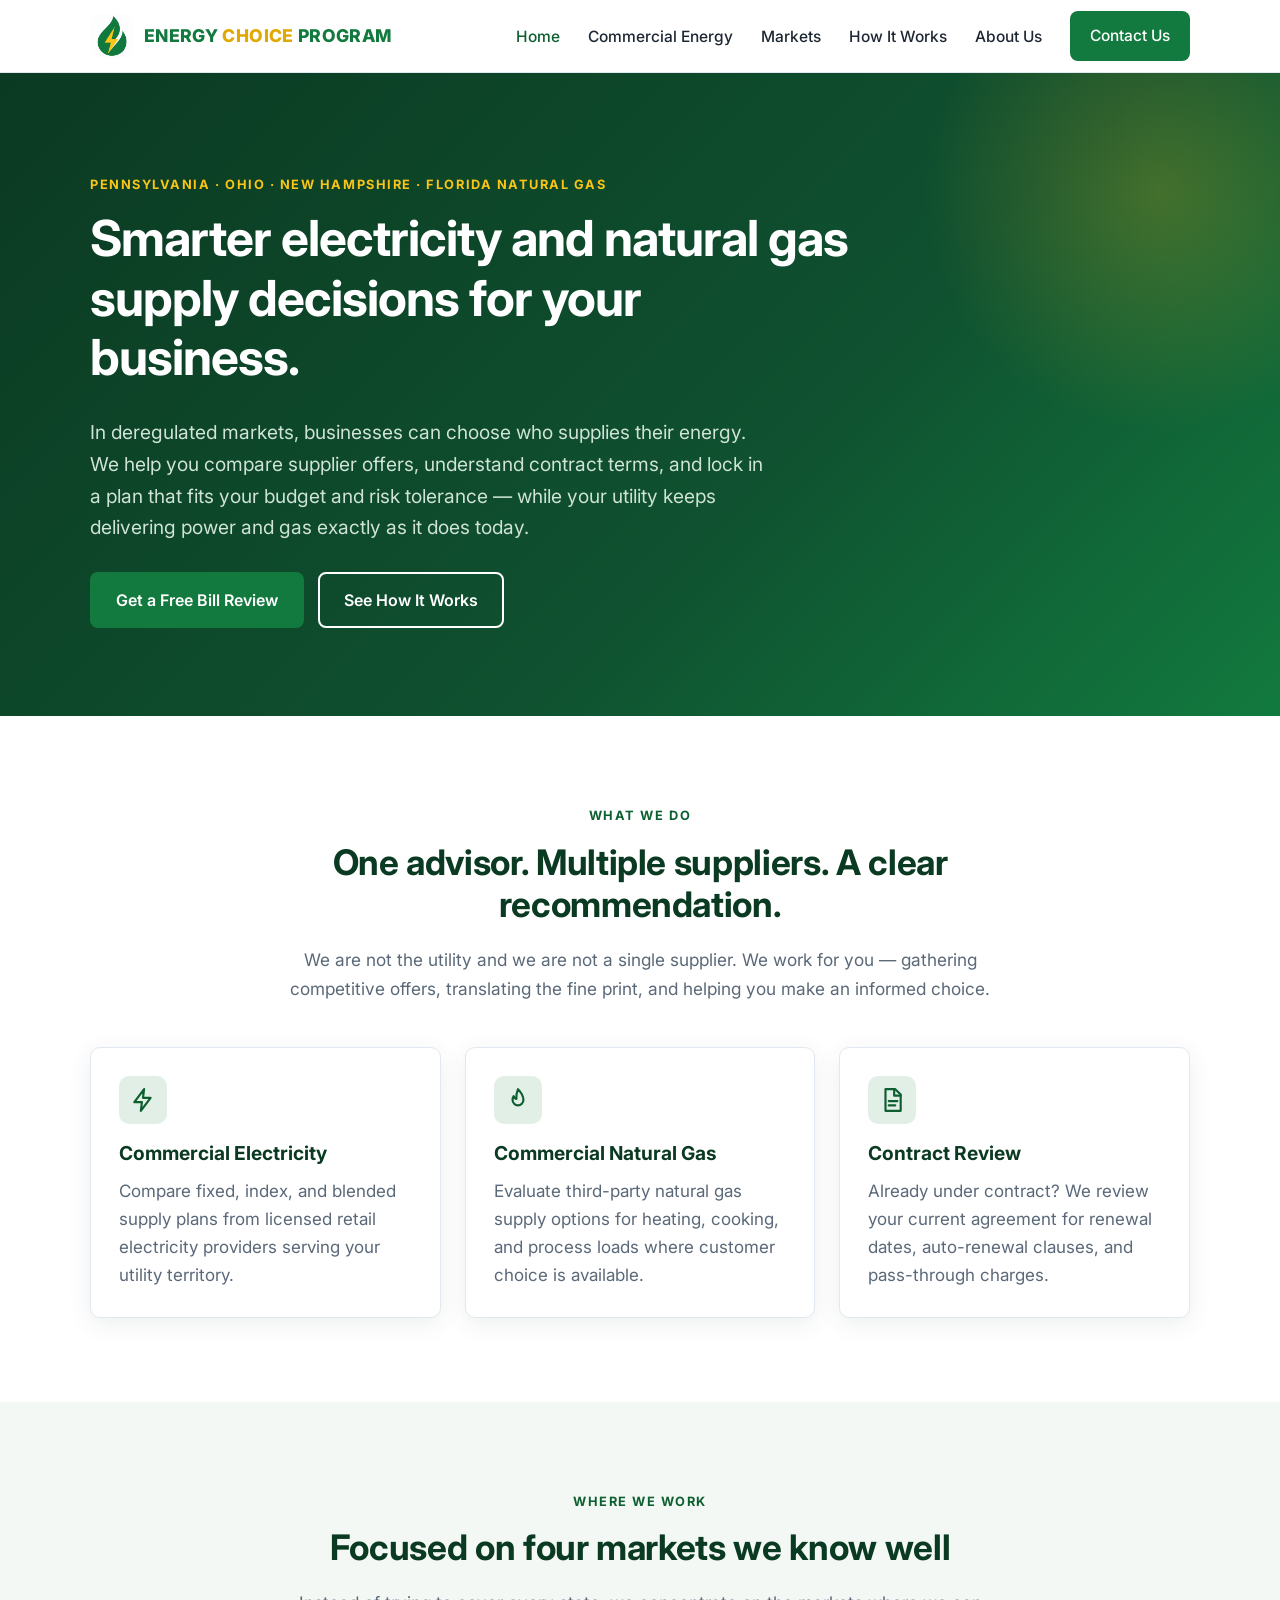
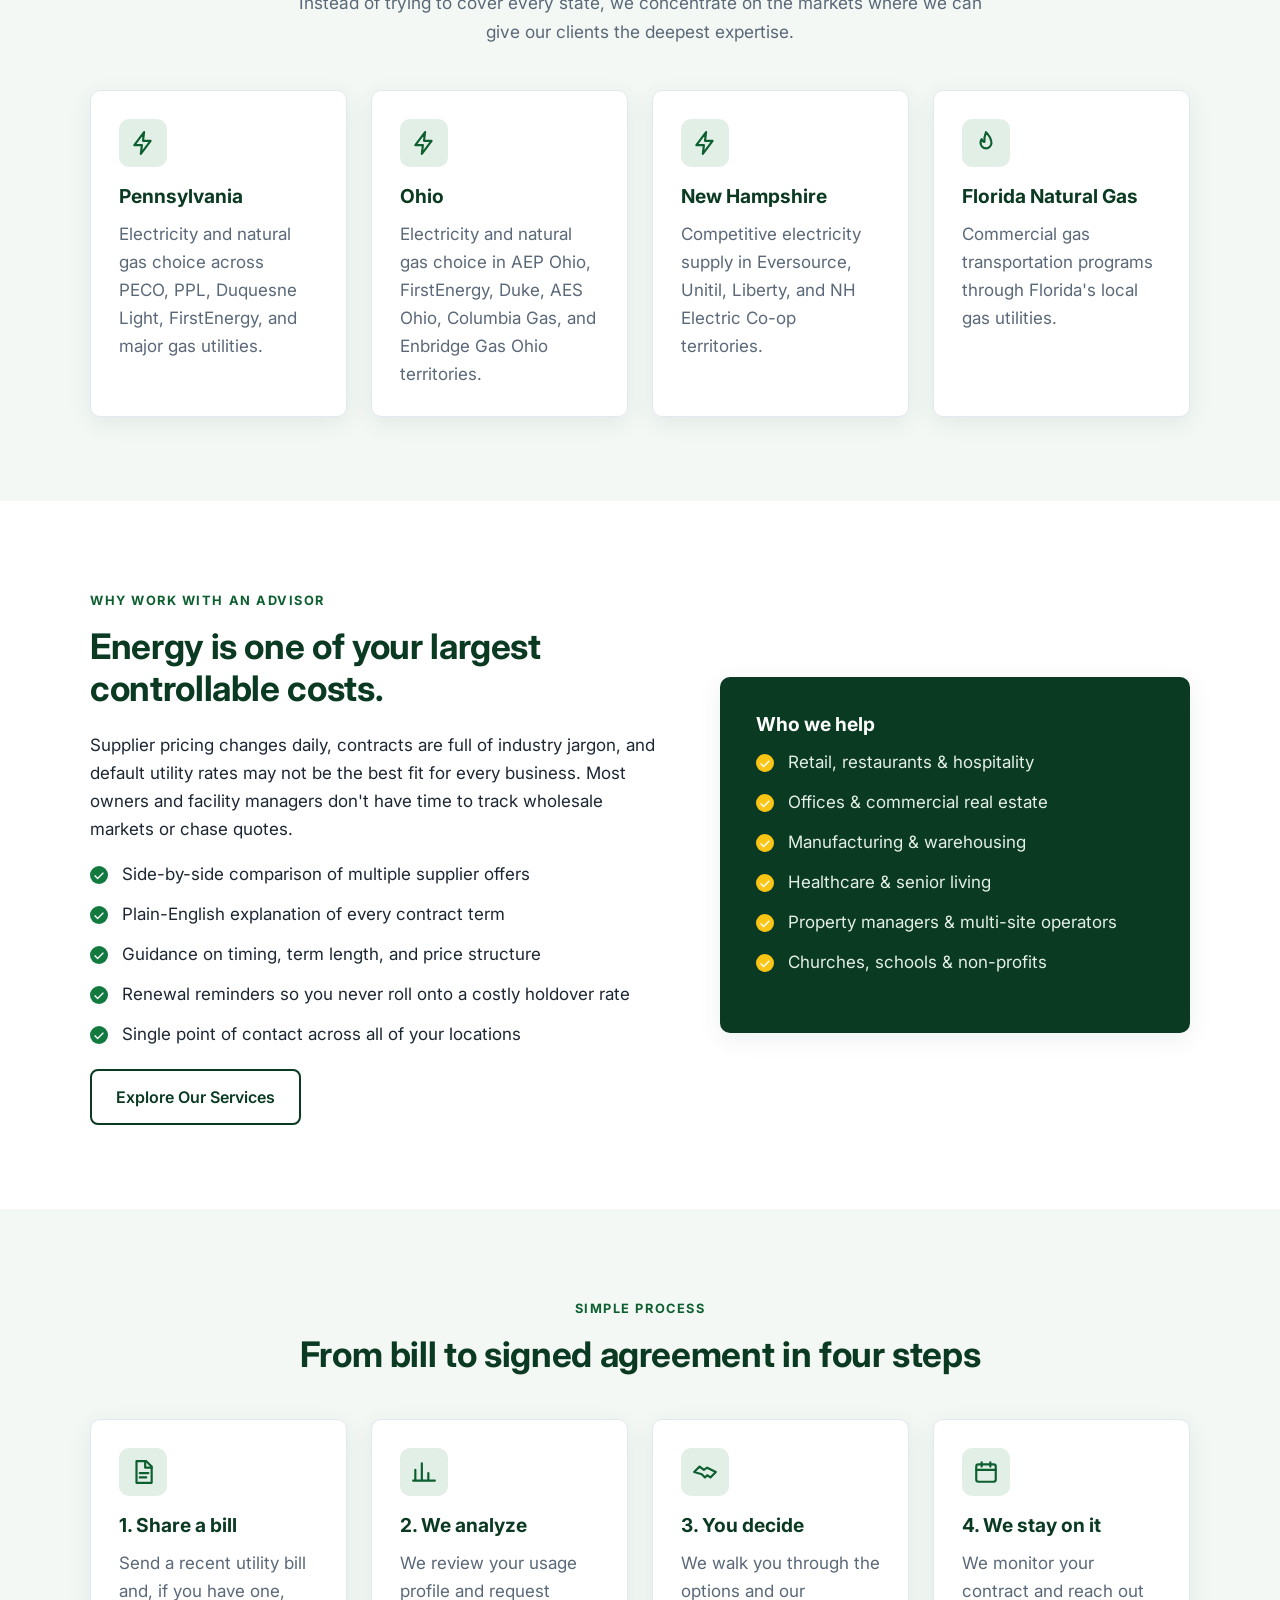
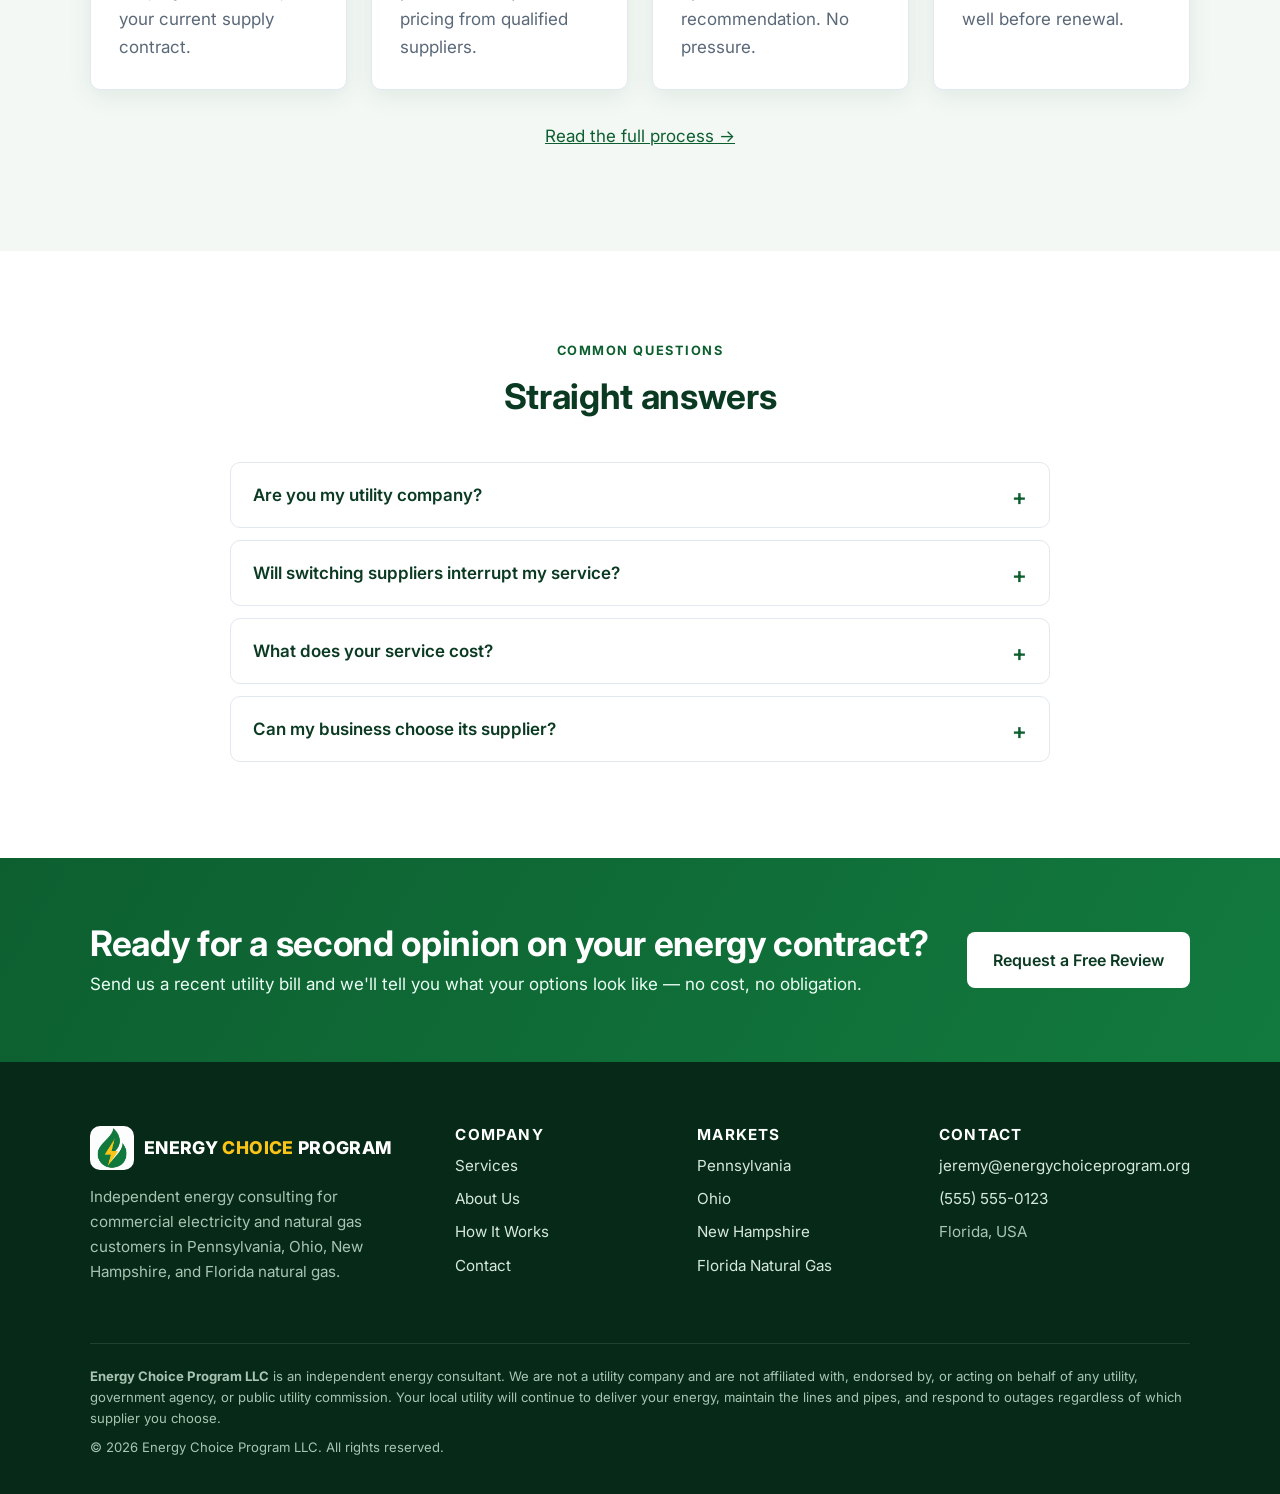
==== commit 017f8652: "Remove supplier compensation paragraph from footer Co-Authored-By: Claude Opus 5.5 <noreply@anthropi" ====
--- a/index.html
+++ b/index.html
@@ -221,7 +221,6 @@
     </div>
     <div class="footer-legal">
       <p><strong>Energy Choice Program LLC</strong> is an independent energy consultant. We are not a utility company and are not affiliated with, endorsed by, or acting on behalf of any utility, government agency, or public utility commission. Your local utility will continue to deliver your energy, maintain the lines and pipes, and respond to outages regardless of which supplier you choose.</p>
-      <p>We may receive compensation from energy suppliers when a customer enters into a supply agreement; we disclose this on request and it is included in the contract pricing presented to you. Supplier choice availability, pricing, and savings vary by state, utility territory, account type, and market conditions. Past results do not guarantee future savings.</p>
       <p>&copy; <span id="year">2026</span> Energy Choice Program LLC. All rights reserved.</p>
     </div>
   </div>
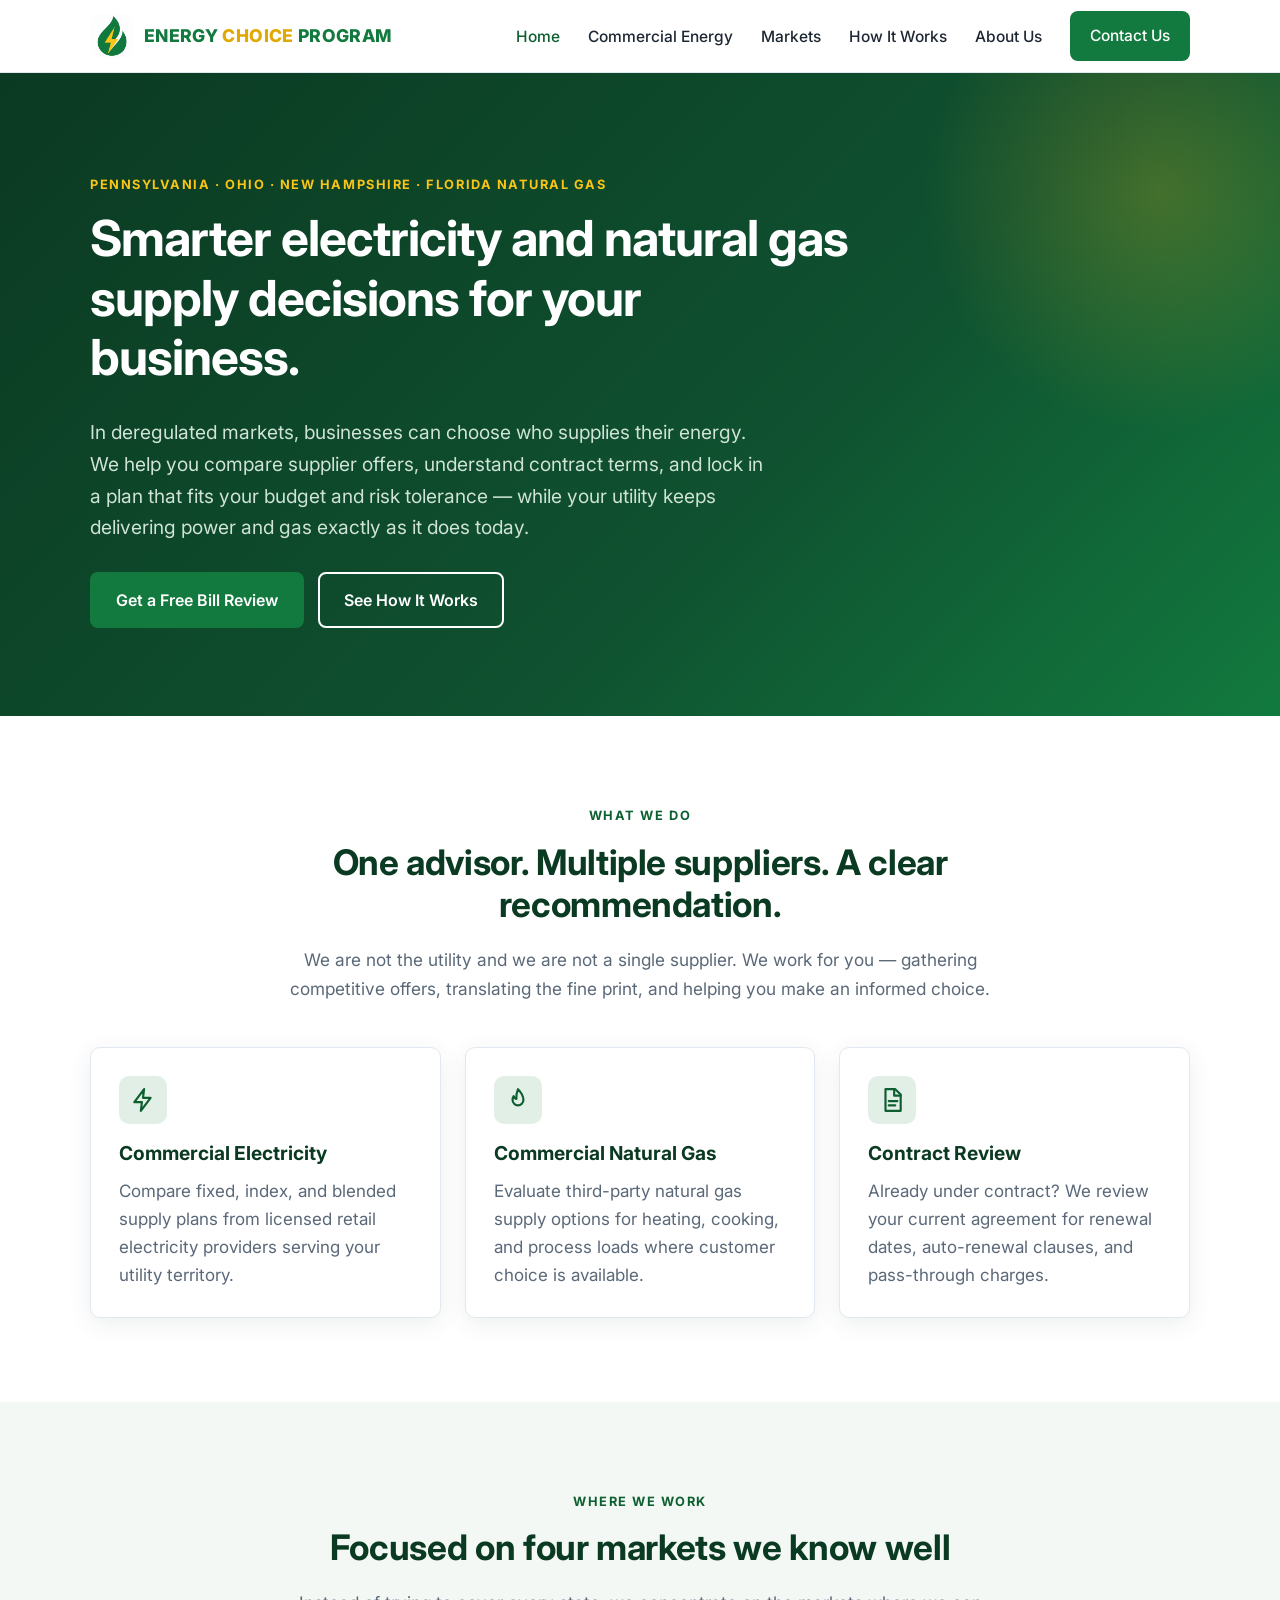
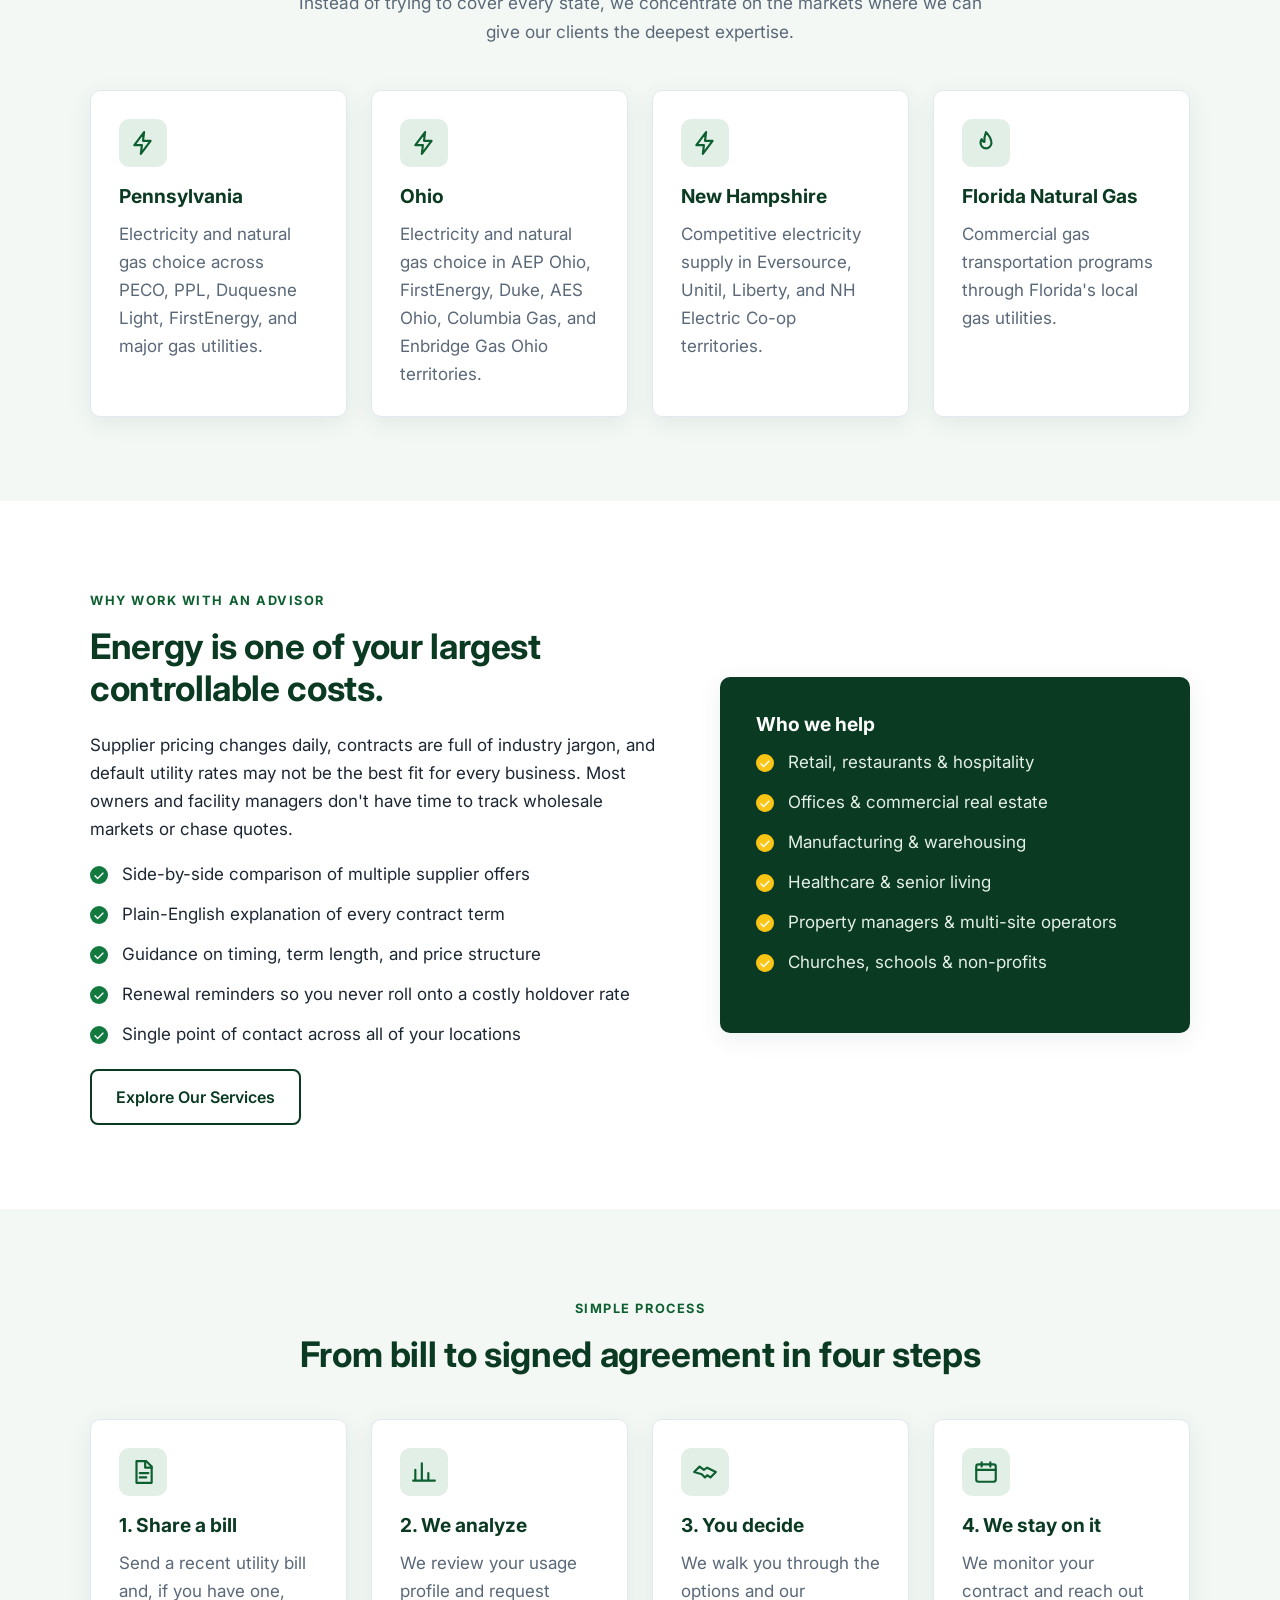
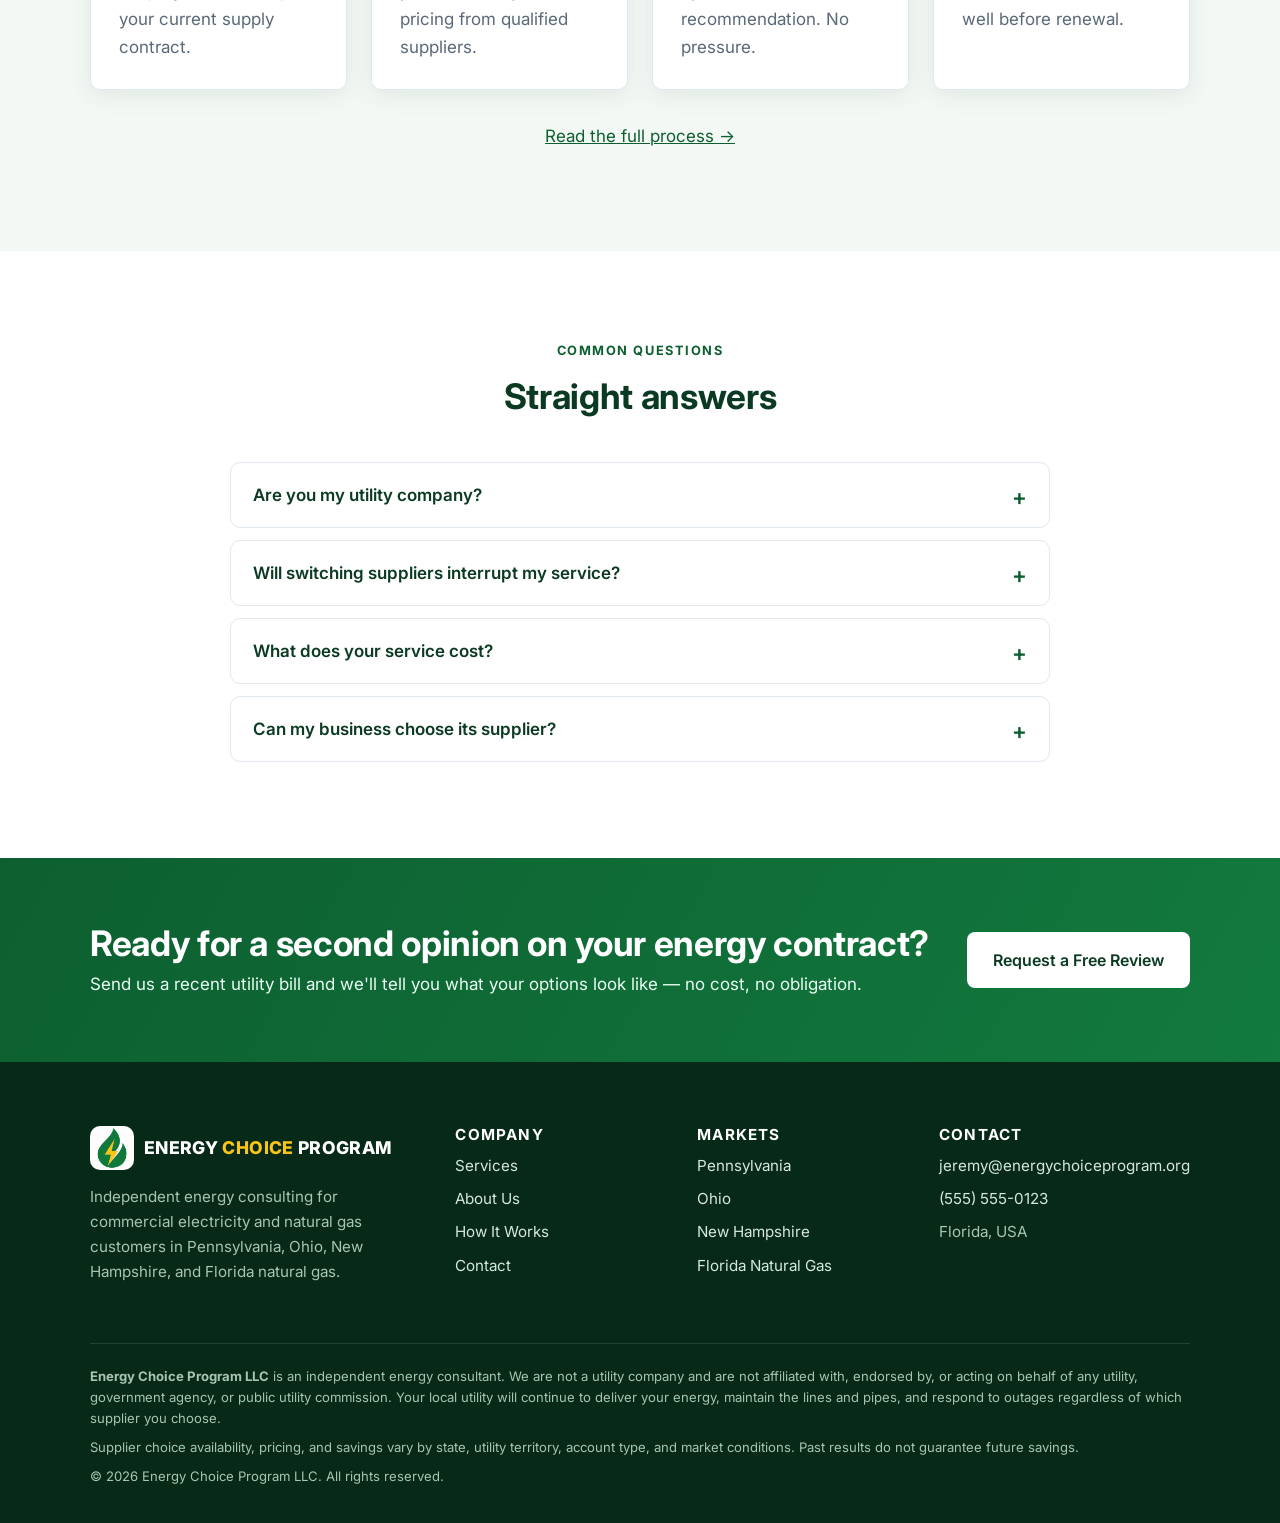
==== commit 2f5ff7be: "Restore savings/availability disclaimer in footer Co-Authored-By: Claude Opus 5.5 <noreply@anthropic" ====
--- a/index.html
+++ b/index.html
@@ -221,6 +221,7 @@
     </div>
     <div class="footer-legal">
       <p><strong>Energy Choice Program LLC</strong> is an independent energy consultant. We are not a utility company and are not affiliated with, endorsed by, or acting on behalf of any utility, government agency, or public utility commission. Your local utility will continue to deliver your energy, maintain the lines and pipes, and respond to outages regardless of which supplier you choose.</p>
+      <p>Supplier choice availability, pricing, and savings vary by state, utility territory, account type, and market conditions. Past results do not guarantee future savings.</p>
       <p>&copy; <span id="year">2026</span> Energy Choice Program LLC. All rights reserved.</p>
     </div>
   </div>
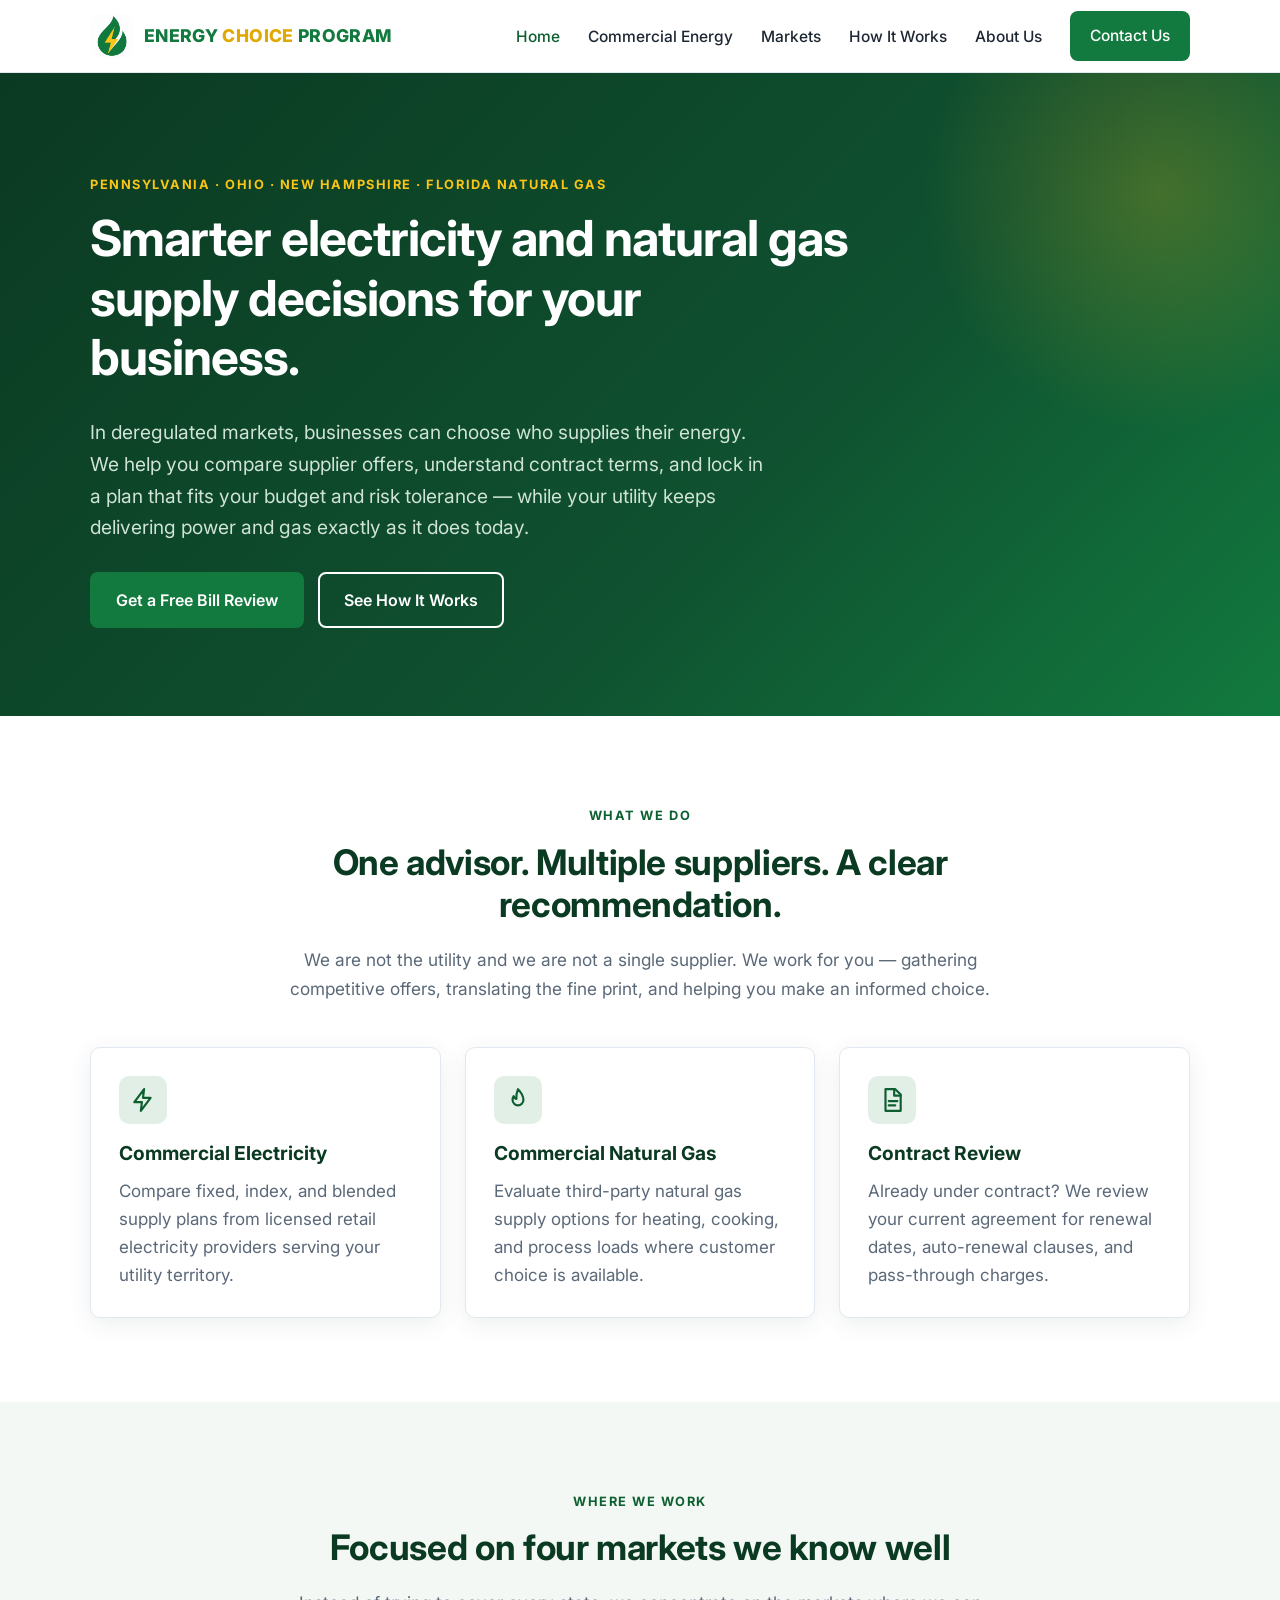
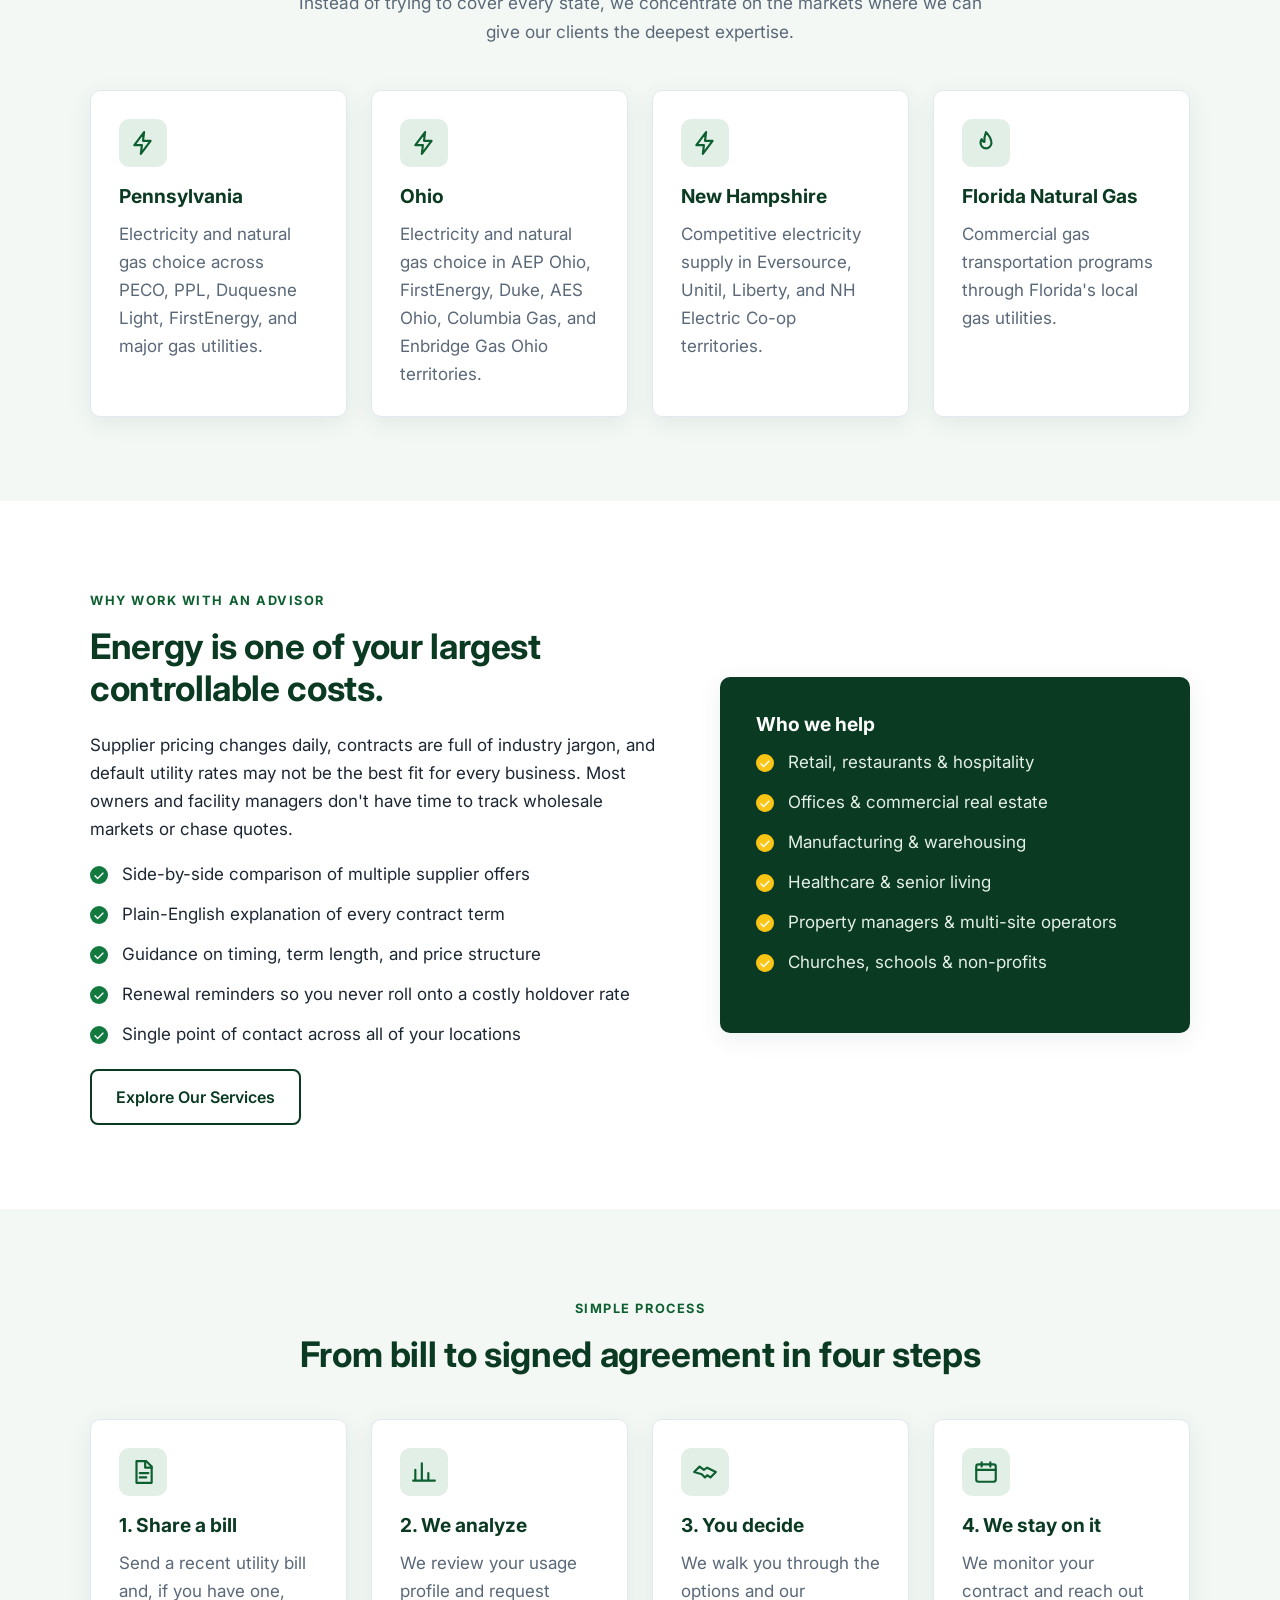
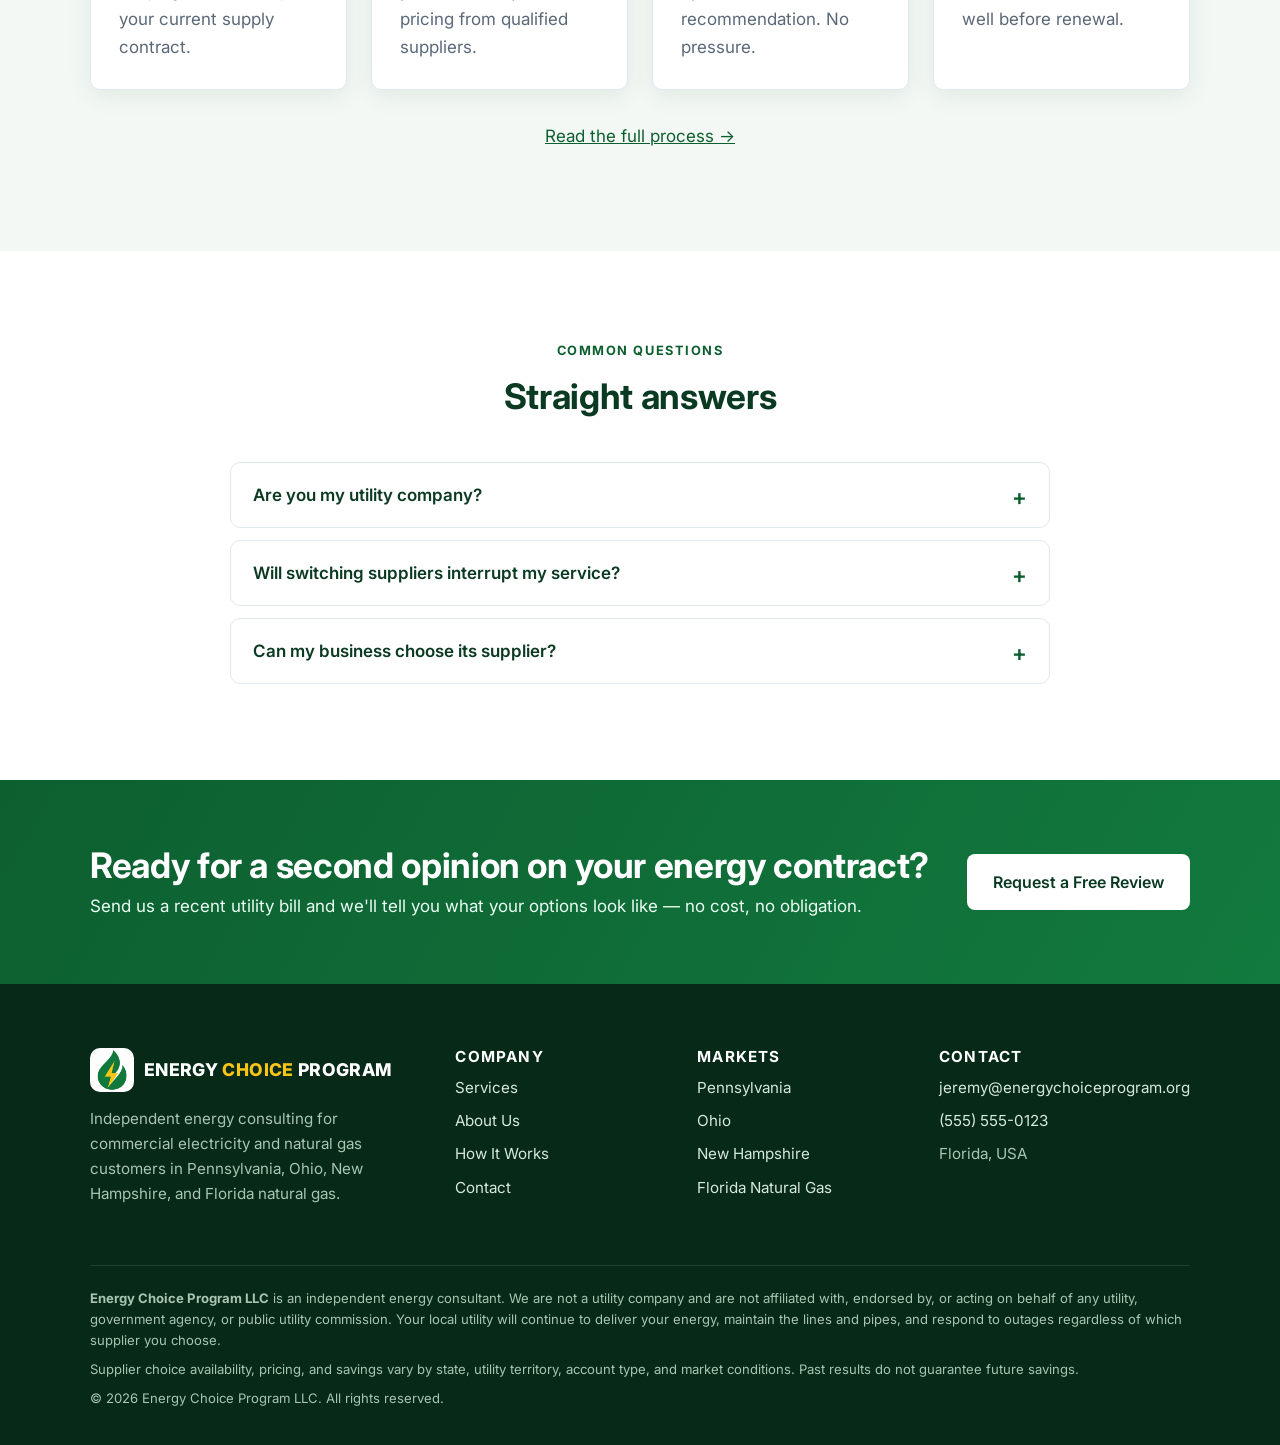
==== commit a35763b4: "Remove remaining mentions of supplier compensation Co-Authored-By: Claude Opus 5.5 <noreply@anthropi" ====
--- a/index.html
+++ b/index.html
@@ -169,7 +169,6 @@
     <div class="faq" style="max-width:820px;margin:0 auto">
       <details><summary>Are you my utility company?</summary><p>No. Energy Choice Program LLC is an independent energy consultant. Your local utility continues to deliver your electricity or gas, read your meter, and handle outages and emergencies. In deregulated markets, only the <em>supply</em> portion of your bill can be shopped.</p></details>
       <details><summary>Will switching suppliers interrupt my service?</summary><p>No. Switching suppliers is an administrative change. The same wires, pipes, and meters are used, and the utility remains responsible for reliability.</p></details>
-      <details><summary>What does your service cost?</summary><p>There is no upfront fee for a bill review or market comparison. When a customer chooses to sign a supply agreement, we are typically compensated by the selected supplier, and that compensation is built into the price we present. We're happy to disclose it.</p></details>
       <details><summary>Can my business choose its supplier?</summary><p>In Pennsylvania, Ohio, and New Hampshire, most commercial customers can choose their electricity supplier, and Pennsylvania and Ohio also offer natural gas choice. In Florida, electricity is regulated, but many commercial customers can buy natural gas from a third-party marketer through their gas utility's transportation program. Send us a bill and we'll confirm your eligibility.</p></details>
     </div>
   </div>
